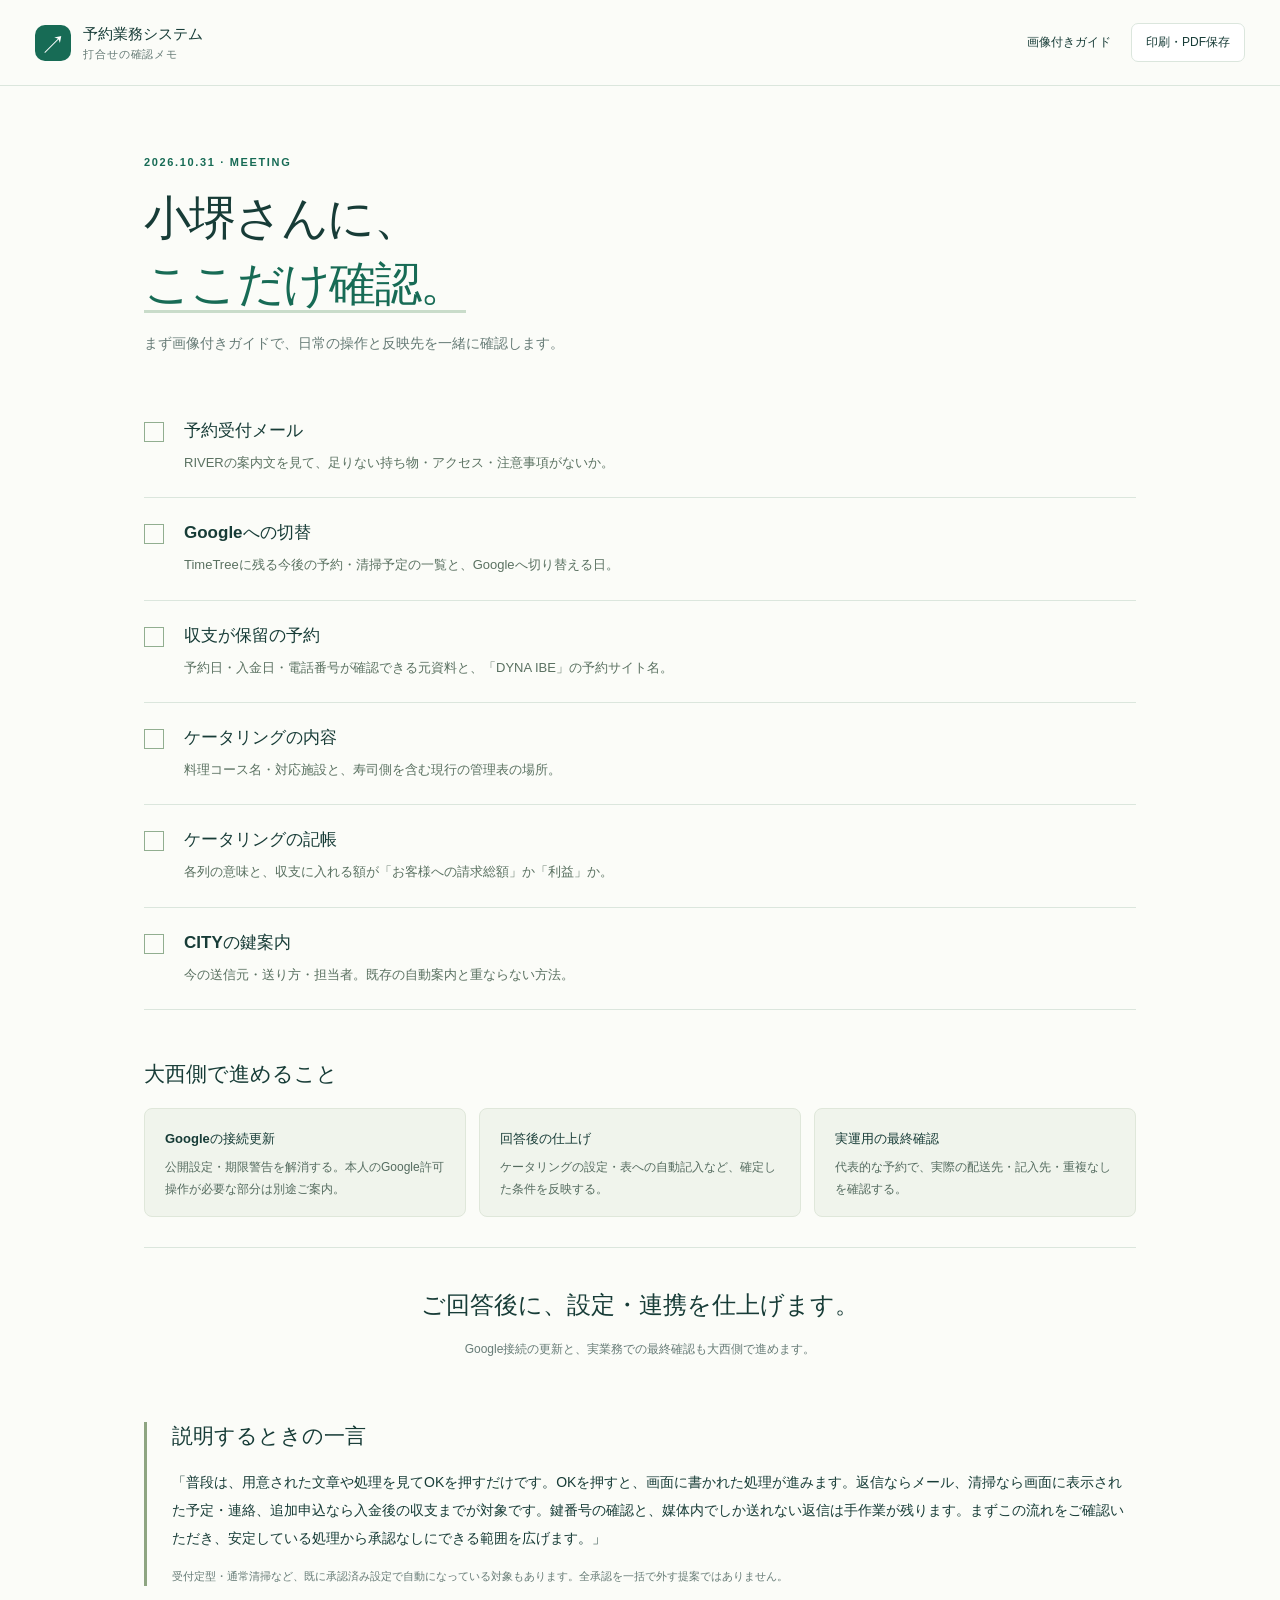
==== meeting.html @ 938eecb6 "Publish illustrated staff usage guide" ====
<!doctype html><html lang="ja"><head><meta name="robots" content="noindex,nofollow,noarchive"><meta charset="utf-8"><meta name="viewport" content="width=device-width,initial-scale=1"><title>明日の確認メモ｜小堺さん打合せ</title><link rel="stylesheet" href="guide.css"><script defer src="guide.js"></script></head><body class="meeting"><header class="top"><a href="index.html" class="brand"><span class="brand-icon">↗</span><span>予約業務システム<small>打合せの確認メモ</small></span></a><div class="top-actions"><a href="index.html">画像付きガイド</a><button id="print">印刷・PDF保存</button></div></header><main class="meeting-main"><div class="eyebrow">2026.10.31 · MEETING</div><h1>小堺さんに、<br><em>ここだけ確認。</em></h1><p class="lead">まず画像付きガイドで、日常の操作と反映先を一緒に確認します。</p><ul class="meeting-list"><li><span class="tick"></span><div><b>予約受付メール</b><p>RIVERの案内文を見て、足りない持ち物・アクセス・注意事項がないか。</p></div></li><li><span class="tick"></span><div><b>Googleへの切替</b><p>TimeTreeに残る今後の予約・清掃予定の一覧と、Googleへ切り替える日。</p></div></li><li><span class="tick"></span><div><b>収支が保留の予約</b><p>予約日・入金日・電話番号が確認できる元資料と、「DYNA IBE」の予約サイト名。</p></div></li><li><span class="tick"></span><div><b>ケータリングの内容</b><p>料理コース名・対応施設と、寿司側を含む現行の管理表の場所。</p></div></li><li><span class="tick"></span><div><b>ケータリングの記帳</b><p>各列の意味と、収支に入れる額が「お客様への請求総額」か「利益」か。</p></div></li><li><span class="tick"></span><div><b>CITYの鍵案内</b><p>今の送信元・送り方・担当者。既存の自動案内と重ならない方法。</p></div></li></ul><div class="owner-box"><h2>大西側で進めること</h2><div class="three"><div><b>Googleの接続更新</b><p>公開設定・期限警告を解消する。本人のGoogle許可操作が必要な部分は別途ご案内。</p></div><div><b>回答後の仕上げ</b><p>ケータリングの設定・表への自動記入など、確定した条件を反映する。</p></div><div><b>実運用の最終確認</b><p>代表的な予約で、実際の配送先・記入先・重複なしを確認する。</p></div></div></div><div class="end-message"><strong>ご回答後に、設定・連携を仕上げます。</strong><p>Google接続の更新と、実業務での最終確認も大西側で進めます。</p></div><div class="read-aloud"><h2>説明するときの一言</h2><p>「普段は、用意された文章や処理を見てOKを押すだけです。OKを押すと、画面に書かれた処理が進みます。返信ならメール、清掃なら画面に表示された予定・連絡、追加申込なら入金後の収支までが対象です。鍵番号の確認と、媒体内でしか送れない返信は手作業が残ります。まずこの流れをご確認いただき、安定している処理から承認なしにできる範囲を広げます。」</p><small>受付定型・通常清掃など、既に承認済み設定で自動になっている対象もあります。全承認を一括で外す提案ではありません。</small></div></main></body></html>
---- guide.css ----
@charset "UTF-8";
:root{--ink:#173c37;--muted:#667b76;--green:#176b55;--mint:#edf5ef;--paper:#fbfcf8;--line:#dbe6dd;--gold:#d7a835;--white:#fff;font-family:"Hiragino Kaku Gothic ProN","Yu Gothic",Meiryo,sans-serif;color:var(--ink);background:var(--paper);font-synthesis:none;scroll-behavior:smooth}
*{box-sizing:border-box}body{margin:0}button,a{-webkit-tap-highlight-color:transparent}button{font:inherit;cursor:pointer}a{color:inherit;text-decoration:none}button:focus-visible,a:focus-visible,summary:focus-visible{outline:3px solid #d0a32c;outline-offset:5px}button{color:inherit}p{line-height:1.8}button[hidden],[hidden]{display:none!important}.top{height:86px;position:sticky;top:0;z-index:20;display:flex;align-items:center;justify-content:space-between;gap:20px;padding:0 35px;border-bottom:1px solid var(--line);background:#fbfcf8f5;backdrop-filter:blur(12px)}.brand{display:flex;align-items:center;gap:12px;font-size:15px;font-weight:700;line-height:1.6}.brand small{display:block;color:var(--muted);font-size:11px;font-weight:500;letter-spacing:.08em}.brand-icon{background:var(--green);color:white;width:36px;height:36px;border-radius:10px;display:grid;place-items:center;font-size:26px}.top-actions{display:flex;align-items:center;gap:20px;font-size:12px}.top-actions button{background:white;border:1px solid var(--line);border-radius:7px;padding:10px 14px}.sidebar{position:fixed;top:86px;bottom:0;left:0;width:224px;border-right:1px solid var(--line);padding:35px 20px 24px;display:flex;flex-direction:column;background:var(--paper);z-index:10}.nav-label{font-size:11px;color:var(--muted);margin:0 12px 18px}.sidebar nav{display:flex;flex-direction:column;gap:5px}.sidebar nav a{font-size:12px;display:flex;gap:13px;padding:13px 12px;border-radius:6px;transition:background .2s}.sidebar nav a span{font-size:10px;letter-spacing:.04em;color:#82948c}.sidebar nav a.active{background:var(--green);color:white}.sidebar nav a.active span{color:#b6dcc9}.sidebar nav a:hover{background:#e7eee7}.sidebar nav a.active:hover{background:#13563f}.sidebar-foot{margin-top:auto;font-size:10px;color:var(--muted);line-height:2;padding:15px 12px 0}.sidebar-foot small{display:block}main{margin-left:224px;max-width:1560px;padding:0 54px 40px}.hero{display:grid;grid-template-columns:1fr 255px;gap:45px;align-items:center;padding:65px 0 35px}.eyebrow{font-size:11px;letter-spacing:.15em;font-weight:700;color:var(--green)}h1{font-size:clamp(33px,3.2vw,53px);line-height:1.45;letter-spacing:-.035em;margin:17px 0 14px}h1 em{font-style:normal;color:var(--green);border-bottom:3px solid #c9dcca}.hero p{font-size:14px;color:var(--muted)}.hero-route{display:grid;gap:15px;text-align:center;position:relative;padding:15px}.hero-route span{border:1px solid var(--line);border-radius:8px;background:#fff;padding:17px 10px;font-size:12px}.hero-route b{color:white;background:var(--green);padding:23px 10px;border-radius:8px;font-size:18px;box-shadow:0 8px 0 #dfe8dc}.sample-notice{border-top:1px solid var(--line);border-bottom:1px solid var(--line);padding:15px 0;font-size:11px;line-height:1.9;color:var(--muted)}.sample-notice b{color:var(--ink)}.chapter{padding:65px 0 55px;border-bottom:1px solid var(--line);scroll-margin-top:108px}.chapter-head{display:flex;justify-content:space-between;gap:30px;align-items:flex-start;margin-bottom:30px}.chapter h2{font-size:clamp(26px,2.2vw,37px);line-height:1.5;letter-spacing:-.03em;margin:12px 0}.chapter-head p{font-size:13px;color:var(--muted);margin:0;max-width:780px}.mode{display:inline-flex;align-items:center;white-space:nowrap;background:#e7efe7;color:#2c654a;font-size:11px;font-weight:700;border:1px solid #d2e1d0;padding:9px 12px;border-radius:30px;margin-top:28px}.start-flow{display:grid;grid-template-columns:340px 55px 1fr;align-items:center;gap:25px}.phone{background:#dfe9e6;border:1px solid #cddbd4;border-radius:22px;overflow:hidden;box-shadow:0 9px 0 #edf1eb}.phonebar{font-weight:700;font-size:14px;padding:20px;background:#eef2e9;border-bottom:1px solid #d2dacf}.chat{padding:25px 19px 28px;display:flex;gap:10px}.chatavatar{background:var(--green);color:white;border-radius:50%;height:32px;width:32px;display:grid;place-items:center;flex:none}.chatname{font-size:10px;color:#4d6059;margin-bottom:9px}.bubble{background:#fff;box-shadow:0 1px 3px #b6c8b9;border-radius:0 13px 13px 13px;padding:17px 16px;line-height:1.9;font-size:12px}.bubble u{color:#2164a5;font-size:11px}.phonefoot{padding:12px 18px;text-align:center;font-size:9px;color:#66766c;background:#e8eee8}.handoff-arrow{font-size:42px;color:#84a58c;text-align:center}.system-window{border:1px solid var(--line);border-radius:12px;padding:0 25px 20px;background:white}.window{display:flex;gap:6px;align-items:center;border-bottom:1px solid var(--line);padding:13px 0;font-size:10px;color:var(--muted);min-height:38px}.window i{width:6px;height:6px;border-radius:50%;background:#dce4dc}.window span{margin-left:8px}.system-window h3{font-size:20px;margin:20px 0 16px}.task{display:grid;gap:7px;border:1.5px solid var(--green);border-radius:8px;padding:17px;margin:10px 0;font-size:14px}.task span{color:var(--green);font-size:10px;font-weight:700}.task small{font-size:11px;color:var(--muted)}.task.ghost{border:1px solid var(--line)}.micro{font-size:11px;color:var(--muted);line-height:1.8}.three{display:grid;grid-template-columns:repeat(3,1fr);gap:13px;margin:28px 0}.three>div{padding:20px 20px 16px;background:#f0f4ec;border:1px solid #dfe7da;border-radius:8px}.three b{font-size:13px}.three p{font-size:12px;margin:9px 0 0;color:#546b5f}.note{background:#f2f4ea;border-left:3px solid #a5b490;padding:14px 17px;font-size:12px;line-height:1.9;color:#4d6251;margin:22px 0 0}.note.compact{padding:12px 14px;font-size:11px}.auto-strip{display:flex;flex-wrap:wrap;gap:10px 22px;font-size:10px;margin-top:20px;color:var(--muted)}.auto-strip b{color:var(--green)}.auto-strip span:before{content:'✓ ';color:var(--green)}.steps{display:flex;flex-wrap:wrap;gap:18px;margin-bottom:26px}.step{display:flex;align-items:flex-start;gap:12px;flex:1;min-width:200px;padding:12px 0}.step>b{display:grid;place-items:center;color:var(--green);border:1px solid #abc8b2;width:30px;height:30px;border-radius:50%;font-size:13px;flex:none}.step strong{font-size:13px;line-height:1.8}.step small{display:block;font-size:11px;color:var(--muted);margin-top:5px}.story-grid{display:grid;grid-template-columns:minmax(0,1.35fr) minmax(280px,.9fr);gap:37px;align-items:start}.story-grid>div{min-width:0}.screen{margin:0;min-width:0}.zoom{display:block;position:relative;background:white;border:1px solid #d5e2d7;border-radius:10px;padding:0;width:100%;text-align:left;box-shadow:0 8px 26px #1f3d2310}.zoom>img{display:block;width:100%;height:auto;border-radius:10px}.enlarge{position:absolute;right:10px;bottom:9px;background:#173c37dc;color:#fff;padding:6px 8px;border-radius:4px;font-size:10px;opacity:.85}.zoom:hover .enlarge{opacity:1}.pin{display:grid;place-items:center;position:absolute;left:-11px;transform:translateY(-50%);background:var(--gold);color:#322b12;width:25px;height:25px;border:2px solid var(--paper);border-radius:50%;font-size:12px;font-weight:800;box-shadow:0 1px 4px #3332}.screen figcaption{font-size:10px;line-height:1.6;color:var(--muted);padding:11px 2px}.result{padding-top:0;min-width:0}.result-title{font-size:12px;font-weight:700;letter-spacing:.03em;margin:0 0 16px}.chain{display:grid;gap:8px;text-align:center;margin:0 0 24px}.chain>b{background:#eef4ed;border:1px solid #d4e2d1;border-radius:7px;font-size:12px;padding:14px 12px;line-height:1.8}.chain>span{color:#83a28c;font-size:20px}.customer-step{padding:12px;background:#f7f0df;border:1px solid #e8d8b2;border-radius:7px;font-size:13px;font-weight:700}.mail{background:white;border:1px solid #d7e2d8;border-radius:9px;overflow:hidden}.mail>.window{padding:13px 16px;background:#f2f5f1}.mailmeta{padding:15px 17px;border-bottom:1px solid #edf0e8;font-size:10px;color:#728074;line-height:2.1}.mailmeta b{font-weight:500;color:#445a49}.mailbody{padding:21px 20px;font-size:12px;line-height:2.05;color:#344e3f}.sample-stamp{font-size:9px;padding:10px 18px;background:#f8f9f3;color:#7f8c7f;text-align:right}.result-end{font-weight:700;font-size:13px;color:var(--green);margin:22px 0 0}.switcher{display:flex;gap:7px;margin:0 0 23px;flex-wrap:wrap}.switcher button{background:white;border:1px solid var(--line);font-size:12px;padding:13px 17px;border-radius:7px}.switcher button[aria-selected=true]{border-color:var(--green);background:var(--green);color:white}.existing-key{padding:26px;border:1px solid #ceddce;background:#fff;border-radius:10px;display:grid;gap:16px;text-align:center}.existing-key small{font-size:11px;color:var(--muted)}.existing-key b{font-size:15px}.existing-key strong{font-size:38px;letter-spacing:.13em;color:var(--green)}.existing-key em{font-size:10px;font-style:normal;color:#7d8c7f}.big-arrow{text-align:center;font-size:15px;font-weight:700;margin:23px 0;color:var(--green)}.benefit{background:#edf3e8;padding:24px;border-radius:8px;font-size:13px}.benefit p{font-size:12px;color:var(--muted);margin:10px 0 0}.next-explain{border:0;border-bottom:1px solid #89aa8d;background:transparent;padding:8px 1px;margin-top:25px;font-size:12px;color:var(--green)}.three-checks{display:flex;gap:8px;flex-wrap:wrap}.three-checks b{background:var(--green);color:white;font-size:12px;padding:11px 17px;border-radius:5px}.action-crop{padding:20px 0}.action-crop .zoom{border:0;box-shadow:none;max-width:310px}.action-crop .enlarge{display:none}.action-crop figcaption{font-size:9px}.timecard{padding:20px;background:white;border:1px solid var(--line);border-radius:8px;display:grid;gap:12px;text-align:center}.timecard strong{font-size:25px}.timecard small,.timecard span{font-size:11px;color:var(--muted)}.complete-mark{font-size:50px;color:var(--green);width:90px;height:90px;border:2px solid #c9dccb;border-radius:50%;display:grid;place-items:center;margin:20px 0}.full-screen{border-bottom:1px solid var(--line);padding:15px 0;font-size:12px;margin-top:16px}.full-screen summary{cursor:pointer;color:var(--green);padding:5px 0 12px}.full-screen[open] .screen{margin-top:15px}.outcomes{display:grid;grid-template-columns:1fr 1fr;gap:25px;margin-top:35px}.fake-link{color:#205ca0;text-decoration:underline}.field-map{display:grid;grid-template-columns:repeat(3,1fr);gap:15px;margin:28px 0}.field-map div{display:grid;gap:10px;text-align:center;padding:20px 10px;font-size:12px;border:1px solid var(--line);background:white;border-radius:7px}.field-map span{color:#90aa91;font-size:23px}.sheet{margin:30px 0;background:white;border:1px solid #ccd9d0;border-radius:9px;overflow:hidden}.sheetbar{display:flex;align-items:center;gap:12px;font-size:13px;background:#f0f6ef;padding:18px}.sheetbar>span:last-child{font-size:10px;color:var(--muted);margin-left:auto}.sheeticon{color:var(--green);font-size:23px}.sheet-scroll{overflow:auto;padding:12px 15px 22px}.sheet table{width:100%;border-collapse:collapse;font-size:11px;min-width:850px}.sheet th,.sheet td{border:1px solid #dbe2dc;min-width:63px;height:42px;padding:7px 10px;text-align:center;white-space:nowrap}.sheet th{background:#f3f5ef;color:#617466;font-weight:500}.sheet thead tr:first-child th{height:26px;font-size:9px}.sheet th:first-child{min-width:30px;font-size:10px}.sheet td.tint{background:#f1f6eb}.sheet td.selected{background:#e4f3e1;font-weight:800;font-size:16px;outline:2px solid var(--green);position:relative}.selected span{position:absolute;right:-2px;bottom:-15px;font-size:8px;padding:3px;color:white;background:var(--green);z-index:1}.sheet-tabs{display:flex;gap:22px;padding:10px 22px;background:#f6f8f2;border-top:1px solid var(--line);font-size:11px;align-items:center}.sheet-tabs b{color:var(--green);border-bottom:2px solid var(--green);padding-bottom:5px}.sheet-tabs em{margin-left:auto;font-size:9px;color:var(--muted);font-style:normal}.ledger-change{display:flex;gap:28px;align-items:center;justify-content:center;margin:30px 0;padding:25px;border:1px solid var(--line);border-radius:9px;background:white}.ledger-change div{display:grid;gap:9px}.ledger-change small{font-size:10px;color:var(--muted)}.ledger-change strong{font-size:24px;white-space:nowrap}.ledger-change>span{font-size:13px;color:#71896f;white-space:nowrap}.ledger-change .paid strong{color:var(--green)}.ledger-change.small{gap:20px;padding:20px 15px}.ledger-change.small strong{font-size:17px}.two-notes{display:grid;grid-template-columns:1fr 1fr;gap:30px;margin-top:27px}.two-notes b{font-size:13px}.two-notes p{font-size:12px;color:var(--muted);margin:10px 0}.calendar{border:1px solid #d1dfd1;background:white;border-radius:9px;overflow:hidden}.calendarbar{font-size:12px;padding:17px 15px;background:#f1f6ee;display:flex;gap:10px;justify-content:space-between}.calendarbar span{font-size:9px;font-weight:400;color:var(--muted)}.weekhead,.week{display:grid;grid-template-columns:repeat(7,1fr)}.weekhead span{text-align:center;padding:10px 0;font-size:10px;border-bottom:1px solid #e3eade;color:#708471}.week>div{min-height:110px;border-right:1px solid #e7ece4;font-size:11px;padding:9px 4px;min-width:0;overflow-wrap:anywhere}.week em{display:block;font-style:normal;font-size:8px;padding:7px 3px;margin:14px -3px 0;line-height:1.8;border-radius:3px}.clean-event{background:#e0eedc;color:#345a2e;border-left:3px solid #749a63}.stay-event{background:#e6eef7;color:#4c6782;border-left:3px solid #7f9db7}.clean-day{background:#f3f8ee}.arrival-day{background:#f5f8fa}.calendar-key{display:flex;gap:14px;flex-wrap:wrap;padding:15px;font-size:9px;color:#627963;border-top:1px solid #e3eadf}.space-top{margin-top:25px}.line-output{background:#e0ece3;border:1px solid #cdded0;border-radius:10px;padding:20px}.line-output small{font-size:9px;color:#68806c}.line-output p{font-size:12px;line-height:1.9;background:white;padding:20px;border-radius:0 10px 10px 10px;margin:12px 0 0}.change-rows{display:grid;gap:13px;font-size:12px;margin:20px 0}.change-rows>div{display:grid;grid-template-columns:110px 28px 1fr;gap:12px;border-bottom:1px solid var(--line);padding:16px 8px}.change-rows>div>b{color:var(--green)}.change-rows strong{font-weight:500}.minor{margin:20px 0 0;font-size:12px}.minor summary{cursor:pointer;color:var(--green)}.minor p{color:var(--muted)}.numbered-actions{margin-bottom:25px}.numbered-actions .step{border-bottom:1px solid var(--line);padding:14px 0}.ota-window{border:1px solid var(--line);background:#fff;border-radius:9px;padding:0 18px 20px;display:flow-root}.ota-guest,.ota-host{font-size:11px;line-height:1.8;max-width:88%;padding:15px;border-radius:8px;clear:both}.ota-guest{background:#eef0ea;float:left}.ota-host{background:#e6f2e6;float:right}.send-indicator{float:right;clear:both;background:var(--green);color:#fff;border-radius:5px;padding:10px 15px;font-size:10px}.moneycard{border:1px solid var(--line);background:#fff;padding:23px;border-radius:8px;display:grid;gap:15px;text-align:center;margin-bottom:24px}.moneycard small{font-size:11px;color:var(--muted)}.moneycard b{font-size:13px}.moneycard>span{color:#94aa91;font-size:20px}.moneycard strong{font-size:27px}.help-grid{display:grid;grid-template-columns:1fr 1fr;gap:20px}.help-grid article{background:white;border:1px solid var(--line);border-radius:10px;padding:25px}.help-grid article>span{display:grid;place-items:center;width:35px;height:35px;border-radius:50%;background:#e6f0df;color:var(--green);font-size:21px}.help-grid h3{font-size:17px}.help-grid p{font-size:13px;color:var(--muted)}.admin-only{border:1px solid var(--line);border-radius:9px;padding:25px;margin:35px 0;background:#f2f5ed}.admin-only .mode{margin:0}.admin-only h3{font-size:20px;margin:19px 0}.mini-chain{display:flex;gap:12px;align-items:center;flex-wrap:wrap;font-size:12px}.mini-chain b{background:white;border:1px solid var(--line);padding:12px}.admin-only p{font-size:12px;color:var(--muted);margin:20px 0 0}.end-message{border-top:1px solid var(--line);padding:35px 0 10px;text-align:center;margin-top:30px}.end-message strong{font-size:24px;line-height:1.8}.end-message p{font-size:12px;color:var(--muted)}footer{padding:30px 0;font-size:11px;color:var(--muted)}footer details p{max-width:850px;font-size:11px}footer>p{font-size:10px;margin-top:30px}summary{line-height:1.8}.backtop{position:fixed;right:23px;bottom:22px;border:1px solid var(--line);background:#fffffff0;border-radius:50%;height:38px;width:38px;font-size:20px;color:var(--green);box-shadow:0 4px 16px #223e1c14;z-index:25}dialog{border:0;border-radius:12px;background:#f4f7f0;max-width:min(1100px,95vw);max-height:94vh;padding:35px 20px 10px;box-shadow:0 20px 100px #0005}dialog::backdrop{background:#152b26c9}dialog>img{display:block;max-width:100%;width:auto;height:auto;margin:auto}dialog>p{font-size:11px;text-align:center;color:var(--muted)}.close-dialog{position:sticky;top:0;float:right;width:32px;height:32px;border:0;border-radius:50%;background:var(--green);color:#fff;font-size:24px;line-height:1;margin-top:-28px;z-index:2}.meeting-main{margin:0 auto;max-width:1100px;padding-top:70px}.meeting h1{font-size:47px;line-height:1.4}.meeting .lead{font-size:14px;color:var(--muted)}.meeting-list{list-style:none;padding:0;margin:40px 0}.meeting-list li{display:flex;gap:20px;padding:23px 0;border-bottom:1px solid var(--line)}.tick{width:20px;height:20px;border:1.5px solid #91ae90;margin-top:3px;flex:none}.meeting-list b{font-size:17px}.meeting-list p{font-size:13px;color:#5a7161;margin:9px 0 0}.owner-box{margin-top:50px}.owner-box h2,.read-aloud h2{font-size:21px}.owner-box .three{margin-top:20px}.owner-box .three p{font-size:12px}.read-aloud{margin:40px 0 50px;border-left:3px solid #8ea582;padding-left:25px}.read-aloud p{font-size:14px;line-height:2}.read-aloud small{display:block;font-size:11px;color:var(--muted);line-height:1.9}
@media(min-width:1600px){.hero{padding-top:80px}.chapter{padding-top:80px}.story-grid{grid-template-columns:minmax(0,1.25fr) minmax(340px,.9fr)}}
@media(max-width:1150px){.sidebar{width:190px;padding:28px 12px}.sidebar nav a{padding:12px 8px;font-size:11px}.sidebar nav a span{font-size:9px}.top{padding:0 25px}main{margin-left:190px;padding-left:35px;padding-right:35px}.hero{grid-template-columns:1fr 205px;gap:25px}.hero-route{padding:8px}.start-flow{grid-template-columns:285px 25px 1fr;gap:15px}.story-grid{grid-template-columns:minmax(0,1.2fr) minmax(245px,.9fr);gap:25px}.three>div{padding:18px 15px}.ledger-change{gap:20px}.ledger-change strong{font-size:21px}.calendarbar{flex-direction:column}.chapter-head{gap:20px}.mode{font-size:10px;padding:8px 10px}.meeting-main{margin-left:auto}}
@media(max-width:900px){.sidebar{position:sticky;top:75px;width:100%;bottom:auto;border-right:0;border-bottom:1px solid var(--line);padding:0;background:#fbfcf8f5;backdrop-filter:blur(10px)}.sidebar nav{flex-direction:row;overflow:auto;gap:1px;padding:8px 15px}.sidebar nav a{white-space:nowrap;font-size:11px;padding:10px 12px}.sidebar nav a span,.nav-label,.sidebar-foot{display:none}.top{height:75px;padding:0 20px}.top-actions{gap:12px;font-size:10px}.top-actions button{font-size:10px;padding:9px 10px}.brand{font-size:13px}.brand small{font-size:9px}main{margin-left:0;padding:0 32px 30px}.hero{padding-top:42px;grid-template-columns:1fr 205px;gap:24px}h1{font-size:37px}.hero p{font-size:13px}.chapter{scroll-margin-top:150px;padding-top:48px}.chapter h2{font-size:28px}.chapter-head{display:block}.mode{margin-top:13px}.story-grid{grid-template-columns:1.25fr .95fr}.start-flow{grid-template-columns:290px 30px 1fr}.three{gap:10px}.three b{font-size:12px}.three p{font-size:11px}.meeting-main{padding-top:50px;max-width:850px}.meeting .top{position:sticky}.meeting h1{font-size:39px}}
@media(max-width:650px){.top{padding:0 16px;height:72px}.brand-icon{width:30px;height:30px;font-size:22px;border-radius:8px}.brand{font-size:12px;gap:8px}.brand small{font-size:8px}.top-actions{gap:10px}.top-actions a{max-width:100px;line-height:1.6;font-size:9px}.top-actions button{font-size:9px;padding:8px}.sidebar{top:72px}main{padding:0 21px 30px}.hero{display:block;padding:38px 0 25px}h1{font-size:35px}.hero p{font-size:12px}.hero-route{display:flex;gap:7px;align-items:stretch;padding:17px 0 0}.hero-route span,.hero-route b{display:grid;place-items:center;flex:1;padding:14px 6px;font-size:10px;border-radius:6px;line-height:1.6}.hero-route b{font-size:12px;box-shadow:0 4px 0 #dfe8dc}.eyebrow{font-size:10px}.sample-notice{font-size:10px;padding:14px 0}.chapter{padding:40px 0}.chapter-head{margin-bottom:22px}.chapter h2{font-size:27px;line-height:1.5;margin:9px 0}.chapter-head p{font-size:12px;line-height:1.9}.start-flow,.story-grid{display:grid;grid-template-columns:1fr;gap:23px}.start-flow{gap:17px}.phone{max-width:340px;margin:auto}.handoff-arrow{font-size:32px;transform:rotate(90deg)}.system-window{padding:0 18px 18px}.start-right .micro{font-size:9px}.three{grid-template-columns:1fr;gap:8px;margin:24px 0}.three>div{display:flex;justify-content:space-between;align-items:center;gap:15px;padding:17px 16px}.three b{font-size:12px}.three p{margin:0;font-size:11px;text-align:right}.note{font-size:11px;padding:13px 14px;margin-top:20px}.auto-strip{font-size:10px;display:grid;gap:8px}.steps{display:grid;gap:0;margin-bottom:18px}.step{min-width:0;padding:10px 0}.step strong{font-size:12px}.step small{font-size:10px}.step>b{height:25px;width:25px;font-size:11px}.screen figcaption{font-size:9px;padding:10px 0}.enlarge{font-size:8px;right:8px;padding:5px 6px}.pin{width:23px;height:23px;font-size:11px;left:-10px}.result{padding-top:5px}.result-title{font-size:12px;margin-bottom:15px}.chain{gap:6px;margin-bottom:20px}.chain>b{font-size:12px;padding:13px}.chain>span{font-size:17px}.mailbody{font-size:12px;padding:20px}.mailmeta{font-size:10px}.result-end{font-size:12px}.switcher{gap:5px}.switcher button{font-size:10px;padding:11px 9px}.existing-key{padding:20px}.existing-key strong{font-size:34px}.benefit{padding:20px;font-size:12px}.action-crop .zoom{max-width:230px}.timecard strong{font-size:24px}.complete-mark{height:65px;width:65px;font-size:38px}.result h3{font-size:20px;line-height:1.7}.outcomes{grid-template-columns:1fr;gap:18px;margin-top:25px}.field-map{grid-template-columns:1fr;gap:10px;margin:24px 0}.field-map div{display:flex;align-items:center;justify-content:space-between;padding:16px;font-size:10px}.field-map span{font-size:20px}.field-map b{font-size:11px}.sheetbar{padding:15px 12px;font-size:11px;gap:9px;flex-wrap:wrap}.sheetbar>span:last-child{font-size:8px}.sheeticon{font-size:20px}.sheet-scroll{padding:10px 10px 20px}.sheet{margin:24px 0}.sheet table{font-size:10px}.sheet th,.sheet td{height:36px;padding:7px}.sheet td.selected{font-size:14px}.sheet-tabs{padding:10px 14px;font-size:10px;gap:15px}.sheet-tabs em{font-size:8px;max-width:200px}.ledger-change{padding:20px 12px;gap:10px;flex-wrap:wrap}.ledger-change strong{font-size:17px}.ledger-change>span{font-size:10px}.ledger-change small{font-size:9px}.two-notes{grid-template-columns:1fr;gap:14px}.two-notes b{font-size:12px}.two-notes p{font-size:11px;margin:7px 0}.calendarbar{flex-direction:row;font-size:12px}.week>div{min-height:100px;padding:8px 4px;font-size:10px}.week em{font-size:8px}.calendar-key{gap:14px;font-size:9px;padding:13px}.line-output{padding:17px}.line-output p{font-size:12px;padding:17px}.change-rows{font-size:11px}.change-rows>div{grid-template-columns:74px 15px 1fr;gap:7px;padding:14px 0}.minor{font-size:11px}.moneycard strong{font-size:25px}.help-grid{grid-template-columns:1fr;gap:12px}.help-grid article{padding:22px}.help-grid h3{font-size:17px;margin:15px 0 10px}.help-grid p{font-size:12px;margin:10px 0}.admin-only{padding:21px}.admin-only h3{font-size:19px;line-height:1.7}.mini-chain{display:grid;gap:8px;text-align:center}.mini-chain b{font-size:11px;padding:12px}.mini-chain>span{transform:rotate(90deg)}.admin-only p{font-size:11px;line-height:1.9}.end-message strong{font-size:20px}.backtop{height:34px;width:34px;right:14px;bottom:14px;font-size:18px}dialog{padding:35px 10px 10px;border-radius:8px}dialog>p{font-size:9px}.meeting-main{padding-top:38px}.meeting h1{font-size:35px}.meeting .lead{font-size:12px}.meeting-list{margin:28px 0}.meeting-list li{gap:14px;padding:22px 0}.meeting-list b{font-size:15px}.meeting-list p{font-size:12px;line-height:1.9}.tick{width:18px;height:18px}.owner-box{margin-top:35px}.owner-box .three>div{display:block}.owner-box .three p{text-align:left;margin-top:10px;font-size:11px}.owner-box h2,.read-aloud h2{font-size:19px}.read-aloud{padding-left:17px;margin-top:30px}.read-aloud p{font-size:12px}.read-aloud small{font-size:10px}}
@media print{@page{size:A4;margin:13mm}*{scroll-behavior:auto!important;box-shadow:none!important}.top,.sidebar,.top-actions,.backtop,.switcher,.next-explain,.enlarge,.pin,dialog{display:none!important}main,.meeting-main{margin:0!important;padding:0!important;max-width:none!important}.hero{padding:0 0 20px;grid-template-columns:1fr 200px}h1,.meeting h1{font-size:30px}.hero-route{padding:0}.sample-notice{font-size:9px}.chapter{padding:24px 0;break-before:page;border:0;scroll-margin:0}.chapter-head{margin-bottom:20px}.chapter h2{font-size:25px}.chapter-head p{font-size:10px}.mode{font-size:9px;margin-top:12px}.story-grid{display:grid;grid-template-columns:1.15fr 1fr;gap:20px}.story-grid .screen img{max-height:210mm;object-fit:contain}.zoom{border:1px solid #d5e2d7}.switch-panel[hidden]{display:block!important}.switch-panel{margin-top:15px;break-inside:avoid}.switch-panel+.switch-panel{break-before:page}.hero+.sample-notice+.chapter{break-before:auto}.three{gap:10px;margin:18px 0}.three>div{padding:13px}.three b{font-size:11px}.three p{font-size:10px}.note{font-size:9px;padding:10px;margin-top:13px}.mailbody{font-size:10px;padding:14px}.chain>b{font-size:10px;padding:10px}.screen figcaption{font-size:8px}.start-flow{grid-template-columns:240px 25px 1fr;gap:18px}.phone{box-shadow:none}.phonebar{font-size:12px;padding:13px}.bubble{font-size:10px;padding:13px}.chat{padding:18px 12px}.system-window h3{font-size:17px}.task{padding:13px;font-size:12px}.sheet table{min-width:0;font-size:8px}.sheet th,.sheet td{padding:4px;min-width:25px;white-space:normal}.sheet td.selected{font-size:11px}.sheet-scroll{overflow:visible;padding:9px}.sheet-tabs{font-size:8px}.ledger-change strong{font-size:18px}.three-checks b{font-size:10px}.full-screen{display:none}.help-grid{grid-template-columns:1fr 1fr}.help-grid article{padding:16px}.help-grid h3{font-size:14px}.help-grid p{font-size:10px}.admin-only{padding:18px}.admin-only h3{font-size:16px}.end-message strong{font-size:18px}footer{font-size:9px}footer details{display:none}.meeting-list{margin:22px 0}.meeting-list li{padding:15px 0;break-inside:avoid}.meeting-list b{font-size:14px}.meeting-list p{font-size:11px;margin:5px 0 0}.meeting .lead{font-size:11px}.owner-box{margin-top:25px}.owner-box h2{font-size:18px}.read-aloud{break-before:page}.meeting .end-message{padding-top:20px}.meeting .end-message strong{font-size:16px}}

@media(max-width:650px){dialog>img{width:740px;max-width:none;} dialog{overflow:auto;} #key h2{max-width:345px;text-wrap:balance;}}

/* 10/30 client walkthrough: complete mail types and adjacent cleaning cases. */
.reply-shape{display:flex;align-items:center;justify-content:center;flex-wrap:wrap;gap:10px;margin:22px 0 30px}.reply-shape b{padding:12px 16px;background:#edf3e8;border:1px solid #d1dfce;border-radius:7px;font-size:12px;line-height:1.7;text-align:center}.reply-shape>span{color:#87a18d;font-size:19px}.automation-after{margin-top:35px;padding:26px;border:1px solid var(--line);border-radius:10px;background:#f7f9f2}.automation-after h3{margin:0 0 16px;font-size:20px;line-height:1.6}.automation-after .three{margin:15px 0}.clean-case{margin:30px 0;padding:25px;border:1px solid var(--line);border-radius:10px;background:#fff}.case-heading{display:flex;gap:15px;align-items:baseline;flex-wrap:wrap;margin-bottom:18px}.case-heading>b{font-size:11px;background:#e7efe4;padding:8px 11px;border-radius:5px;color:var(--green)}.case-heading h3{font-size:20px;line-height:1.7;margin:0}.before-after{display:grid;grid-template-columns:1fr 45px 1.3fr;gap:20px;align-items:center}.before-after small{display:block;font-size:11px;color:var(--muted);margin-bottom:12px}.event-pill{padding:14px 17px;margin:10px 0;font-size:13px;border-radius:6px;line-height:1.7}.event-pill.normal{background:#e8f0e7;border-left:4px solid #42845d}.event-pill.simple{background:#e8eff5;border-left:4px solid #6986a5}.event-pill.removed{background:#fcf0e9;border:1px dashed #ca987e;color:#8a4e36}.ai-routes{display:grid;gap:18px}.ai-routes article{background:#fff;border:1px solid var(--line);padding:20px;border-radius:8px}.ai-routes article>b{font-size:13px}.ai-routes .mini-chain{margin-bottom:0;flex-wrap:wrap}.calendar .week em+em{margin-top:7px}.calendar .week>div{min-height:155px}.mailbody{overflow-wrap:anywhere}@media(max-width:700px){.automation-after,.clean-case{padding:18px 14px}.before-after{grid-template-columns:1fr;gap:8px}.before-after>.handoff-arrow{transform:rotate(90deg);font-size:28px}.reply-shape{gap:7px;justify-content:flex-start}.reply-shape b{font-size:11px;padding:10px 11px}.calendar .week>div{min-height:145px}.case-heading h3{font-size:17px}.automation-after h3{font-size:18px}}
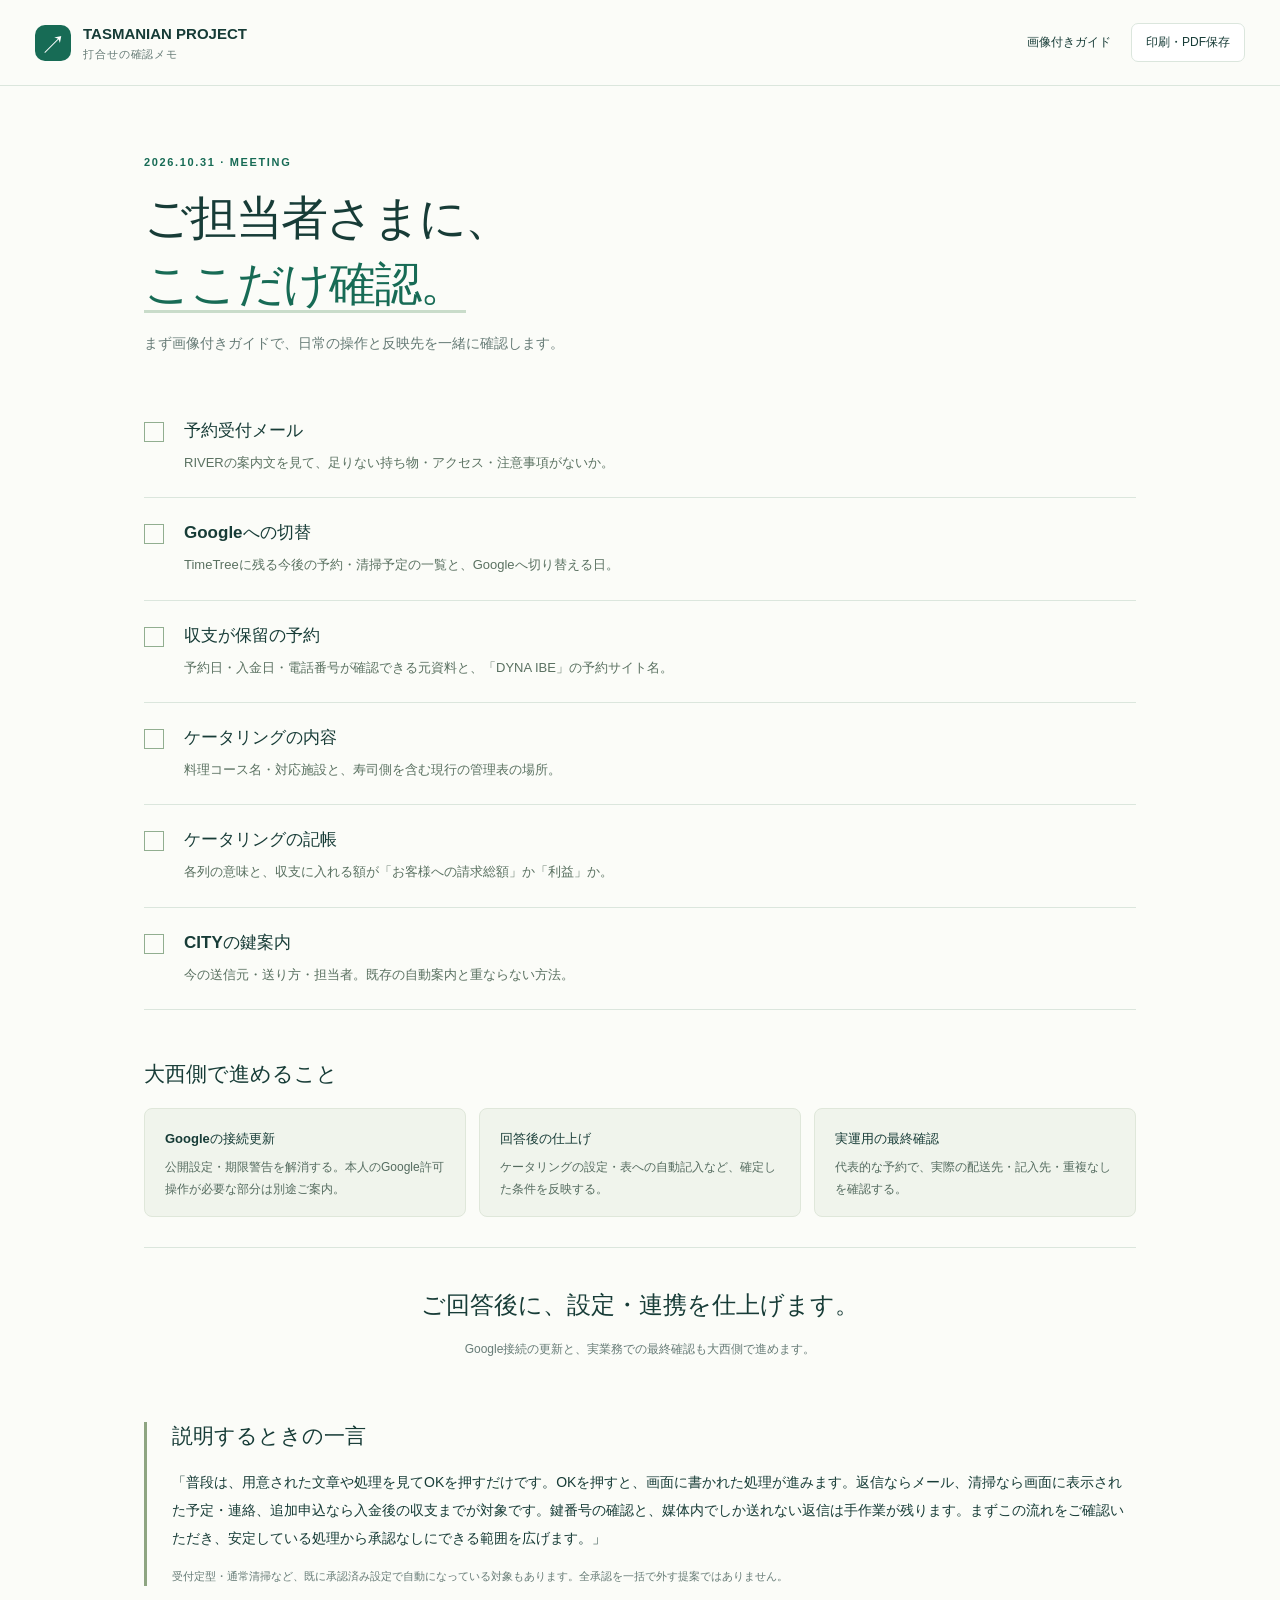
==== commit 88a55f69: "Use TASMANIAN PROJECT company name in client guide" ====
--- a/meeting.html
+++ b/meeting.html
@@ -1 +1 @@
-<!doctype html><html lang="ja"><head><meta name="robots" content="noindex,nofollow,noarchive"><meta charset="utf-8"><meta name="viewport" content="width=device-width,initial-scale=1"><title>明日の確認メモ｜小堺さん打合せ</title><link rel="stylesheet" href="guide.css"><script defer src="guide.js"></script></head><body class="meeting"><header class="top"><a href="index.html" class="brand"><span class="brand-icon">↗</span><span>予約業務システム<small>打合せの確認メモ</small></span></a><div class="top-actions"><a href="index.html">画像付きガイド</a><button id="print">印刷・PDF保存</button></div></header><main class="meeting-main"><div class="eyebrow">2026.10.31 · MEETING</div><h1>小堺さんに、<br><em>ここだけ確認。</em></h1><p class="lead">まず画像付きガイドで、日常の操作と反映先を一緒に確認します。</p><ul class="meeting-list"><li><span class="tick"></span><div><b>予約受付メール</b><p>RIVERの案内文を見て、足りない持ち物・アクセス・注意事項がないか。</p></div></li><li><span class="tick"></span><div><b>Googleへの切替</b><p>TimeTreeに残る今後の予約・清掃予定の一覧と、Googleへ切り替える日。</p></div></li><li><span class="tick"></span><div><b>収支が保留の予約</b><p>予約日・入金日・電話番号が確認できる元資料と、「DYNA IBE」の予約サイト名。</p></div></li><li><span class="tick"></span><div><b>ケータリングの内容</b><p>料理コース名・対応施設と、寿司側を含む現行の管理表の場所。</p></div></li><li><span class="tick"></span><div><b>ケータリングの記帳</b><p>各列の意味と、収支に入れる額が「お客様への請求総額」か「利益」か。</p></div></li><li><span class="tick"></span><div><b>CITYの鍵案内</b><p>今の送信元・送り方・担当者。既存の自動案内と重ならない方法。</p></div></li></ul><div class="owner-box"><h2>大西側で進めること</h2><div class="three"><div><b>Googleの接続更新</b><p>公開設定・期限警告を解消する。本人のGoogle許可操作が必要な部分は別途ご案内。</p></div><div><b>回答後の仕上げ</b><p>ケータリングの設定・表への自動記入など、確定した条件を反映する。</p></div><div><b>実運用の最終確認</b><p>代表的な予約で、実際の配送先・記入先・重複なしを確認する。</p></div></div></div><div class="end-message"><strong>ご回答後に、設定・連携を仕上げます。</strong><p>Google接続の更新と、実業務での最終確認も大西側で進めます。</p></div><div class="read-aloud"><h2>説明するときの一言</h2><p>「普段は、用意された文章や処理を見てOKを押すだけです。OKを押すと、画面に書かれた処理が進みます。返信ならメール、清掃なら画面に表示された予定・連絡、追加申込なら入金後の収支までが対象です。鍵番号の確認と、媒体内でしか送れない返信は手作業が残ります。まずこの流れをご確認いただき、安定している処理から承認なしにできる範囲を広げます。」</p><small>受付定型・通常清掃など、既に承認済み設定で自動になっている対象もあります。全承認を一括で外す提案ではありません。</small></div></main></body></html>+<!doctype html><html lang="ja"><head><meta name="robots" content="noindex,nofollow,noarchive"><meta charset="utf-8"><meta name="viewport" content="width=device-width,initial-scale=1"><title>打合せの確認メモ｜株式会社タスマニアンプロジェクト</title><link rel="stylesheet" href="guide.css"><script defer src="guide.js"></script></head><body class="meeting"><header class="top"><a href="index.html" class="brand"><span class="brand-icon">↗</span><span>TASMANIAN PROJECT<small>打合せの確認メモ</small></span></a><div class="top-actions"><a href="index.html">画像付きガイド</a><button id="print">印刷・PDF保存</button></div></header><main class="meeting-main"><div class="eyebrow">2026.10.31 · MEETING</div><h1>ご担当者さまに、<br><em>ここだけ確認。</em></h1><p class="lead">まず画像付きガイドで、日常の操作と反映先を一緒に確認します。</p><ul class="meeting-list"><li><span class="tick"></span><div><b>予約受付メール</b><p>RIVERの案内文を見て、足りない持ち物・アクセス・注意事項がないか。</p></div></li><li><span class="tick"></span><div><b>Googleへの切替</b><p>TimeTreeに残る今後の予約・清掃予定の一覧と、Googleへ切り替える日。</p></div></li><li><span class="tick"></span><div><b>収支が保留の予約</b><p>予約日・入金日・電話番号が確認できる元資料と、「DYNA IBE」の予約サイト名。</p></div></li><li><span class="tick"></span><div><b>ケータリングの内容</b><p>料理コース名・対応施設と、寿司側を含む現行の管理表の場所。</p></div></li><li><span class="tick"></span><div><b>ケータリングの記帳</b><p>各列の意味と、収支に入れる額が「お客様への請求総額」か「利益」か。</p></div></li><li><span class="tick"></span><div><b>CITYの鍵案内</b><p>今の送信元・送り方・担当者。既存の自動案内と重ならない方法。</p></div></li></ul><div class="owner-box"><h2>大西側で進めること</h2><div class="three"><div><b>Googleの接続更新</b><p>公開設定・期限警告を解消する。本人のGoogle許可操作が必要な部分は別途ご案内。</p></div><div><b>回答後の仕上げ</b><p>ケータリングの設定・表への自動記入など、確定した条件を反映する。</p></div><div><b>実運用の最終確認</b><p>代表的な予約で、実際の配送先・記入先・重複なしを確認する。</p></div></div></div><div class="end-message"><strong>ご回答後に、設定・連携を仕上げます。</strong><p>Google接続の更新と、実業務での最終確認も大西側で進めます。</p></div><div class="read-aloud"><h2>説明するときの一言</h2><p>「普段は、用意された文章や処理を見てOKを押すだけです。OKを押すと、画面に書かれた処理が進みます。返信ならメール、清掃なら画面に表示された予定・連絡、追加申込なら入金後の収支までが対象です。鍵番号の確認と、媒体内でしか送れない返信は手作業が残ります。まずこの流れをご確認いただき、安定している処理から承認なしにできる範囲を広げます。」</p><small>受付定型・通常清掃など、既に承認済み設定で自動になっている対象もあります。全承認を一括で外す提案ではありません。</small></div></main></body></html>
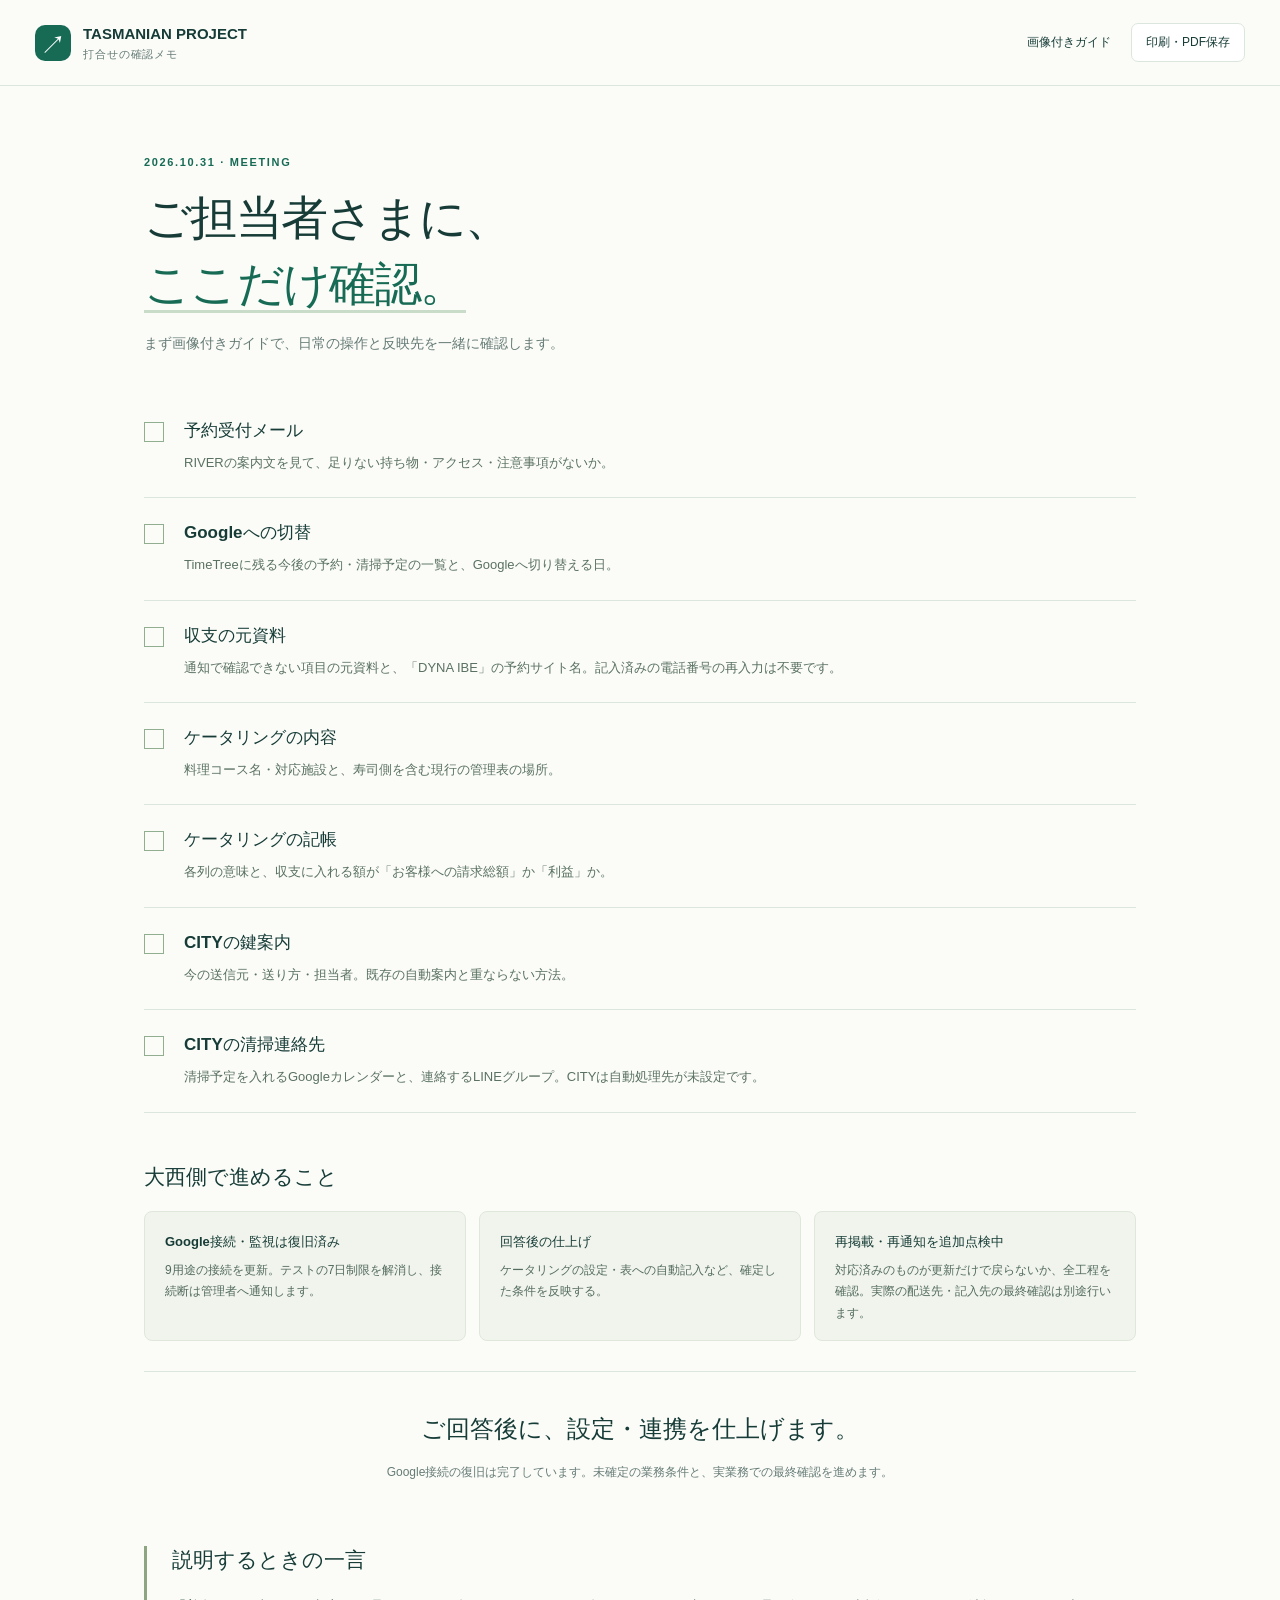
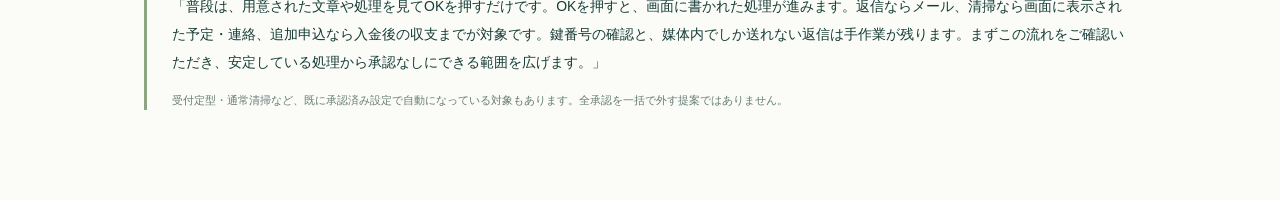
==== commit 8b6097d9: "Refresh meeting facts after Google recovery and phone reconciliation" ====
--- a/meeting.html
+++ b/meeting.html
@@ -1 +1 @@
-<!doctype html><html lang="ja"><head><meta name="robots" content="noindex,nofollow,noarchive"><meta charset="utf-8"><meta name="viewport" content="width=device-width,initial-scale=1"><title>打合せの確認メモ｜株式会社タスマニアンプロジェクト</title><link rel="stylesheet" href="guide.css"><script defer src="guide.js"></script></head><body class="meeting"><header class="top"><a href="index.html" class="brand"><span class="brand-icon">↗</span><span>TASMANIAN PROJECT<small>打合せの確認メモ</small></span></a><div class="top-actions"><a href="index.html">画像付きガイド</a><button id="print">印刷・PDF保存</button></div></header><main class="meeting-main"><div class="eyebrow">2026.10.31 · MEETING</div><h1>ご担当者さまに、<br><em>ここだけ確認。</em></h1><p class="lead">まず画像付きガイドで、日常の操作と反映先を一緒に確認します。</p><ul class="meeting-list"><li><span class="tick"></span><div><b>予約受付メール</b><p>RIVERの案内文を見て、足りない持ち物・アクセス・注意事項がないか。</p></div></li><li><span class="tick"></span><div><b>Googleへの切替</b><p>TimeTreeに残る今後の予約・清掃予定の一覧と、Googleへ切り替える日。</p></div></li><li><span class="tick"></span><div><b>収支が保留の予約</b><p>予約日・入金日・電話番号が確認できる元資料と、「DYNA IBE」の予約サイト名。</p></div></li><li><span class="tick"></span><div><b>ケータリングの内容</b><p>料理コース名・対応施設と、寿司側を含む現行の管理表の場所。</p></div></li><li><span class="tick"></span><div><b>ケータリングの記帳</b><p>各列の意味と、収支に入れる額が「お客様への請求総額」か「利益」か。</p></div></li><li><span class="tick"></span><div><b>CITYの鍵案内</b><p>今の送信元・送り方・担当者。既存の自動案内と重ならない方法。</p></div></li></ul><div class="owner-box"><h2>大西側で進めること</h2><div class="three"><div><b>Googleの接続更新</b><p>公開設定・期限警告を解消する。本人のGoogle許可操作が必要な部分は別途ご案内。</p></div><div><b>回答後の仕上げ</b><p>ケータリングの設定・表への自動記入など、確定した条件を反映する。</p></div><div><b>実運用の最終確認</b><p>代表的な予約で、実際の配送先・記入先・重複なしを確認する。</p></div></div></div><div class="end-message"><strong>ご回答後に、設定・連携を仕上げます。</strong><p>Google接続の更新と、実業務での最終確認も大西側で進めます。</p></div><div class="read-aloud"><h2>説明するときの一言</h2><p>「普段は、用意された文章や処理を見てOKを押すだけです。OKを押すと、画面に書かれた処理が進みます。返信ならメール、清掃なら画面に表示された予定・連絡、追加申込なら入金後の収支までが対象です。鍵番号の確認と、媒体内でしか送れない返信は手作業が残ります。まずこの流れをご確認いただき、安定している処理から承認なしにできる範囲を広げます。」</p><small>受付定型・通常清掃など、既に承認済み設定で自動になっている対象もあります。全承認を一括で外す提案ではありません。</small></div></main></body></html>+<!doctype html><html lang="ja"><head><meta charset="utf-8"><meta name="viewport" content="width=device-width,initial-scale=1"><title>打合せの確認メモ｜株式会社タスマニアンプロジェクト</title><link rel="stylesheet" href="guide.css"><script defer src="guide.js"></script><meta name="robots" content="noindex,nofollow,noarchive"></head><body class="meeting"><header class="top"><a href="index.html" class="brand"><span class="brand-icon">↗</span><span>TASMANIAN PROJECT<small>打合せの確認メモ</small></span></a><div class="top-actions"><a href="index.html">画像付きガイド</a><button id="print">印刷・PDF保存</button></div></header><main class="meeting-main"><div class="eyebrow">2026.10.31 · MEETING</div><h1>ご担当者さまに、<br><em>ここだけ確認。</em></h1><p class="lead">まず画像付きガイドで、日常の操作と反映先を一緒に確認します。</p><ul class="meeting-list"><li><span class="tick"></span><div><b>予約受付メール</b><p>RIVERの案内文を見て、足りない持ち物・アクセス・注意事項がないか。</p></div></li><li><span class="tick"></span><div><b>Googleへの切替</b><p>TimeTreeに残る今後の予約・清掃予定の一覧と、Googleへ切り替える日。</p></div></li><li><span class="tick"></span><div><b>収支の元資料</b><p>通知で確認できない項目の元資料と、「DYNA IBE」の予約サイト名。記入済みの電話番号の再入力は不要です。</p></div></li><li><span class="tick"></span><div><b>ケータリングの内容</b><p>料理コース名・対応施設と、寿司側を含む現行の管理表の場所。</p></div></li><li><span class="tick"></span><div><b>ケータリングの記帳</b><p>各列の意味と、収支に入れる額が「お客様への請求総額」か「利益」か。</p></div></li><li><span class="tick"></span><div><b>CITYの鍵案内</b><p>今の送信元・送り方・担当者。既存の自動案内と重ならない方法。</p></div></li><li><span class="tick"></span><div><b>CITYの清掃連絡先</b><p>清掃予定を入れるGoogleカレンダーと、連絡するLINEグループ。CITYは自動処理先が未設定です。</p></div></li></ul><div class="owner-box"><h2>大西側で進めること</h2><div class="three"><div><b>Google接続・監視は復旧済み</b><p>9用途の接続を更新。テストの7日制限を解消し、接続断は管理者へ通知します。</p></div><div><b>回答後の仕上げ</b><p>ケータリングの設定・表への自動記入など、確定した条件を反映する。</p></div><div><b>再掲載・再通知を追加点検中</b><p>対応済みのものが更新だけで戻らないか、全工程を確認。実際の配送先・記入先の最終確認は別途行います。</p></div></div></div><div class="end-message"><strong>ご回答後に、設定・連携を仕上げます。</strong><p>Google接続の復旧は完了しています。未確定の業務条件と、実業務での最終確認を進めます。</p></div><div class="read-aloud"><h2>説明するときの一言</h2><p>「普段は、用意された文章や処理を見てOKを押すだけです。OKを押すと、画面に書かれた処理が進みます。返信ならメール、清掃なら画面に表示された予定・連絡、追加申込なら入金後の収支までが対象です。鍵番号の確認と、媒体内でしか送れない返信は手作業が残ります。まずこの流れをご確認いただき、安定している処理から承認なしにできる範囲を広げます。」</p><small>受付定型・通常清掃など、既に承認済み設定で自動になっている対象もあります。全承認を一括で外す提案ではありません。</small></div></main></body></html>
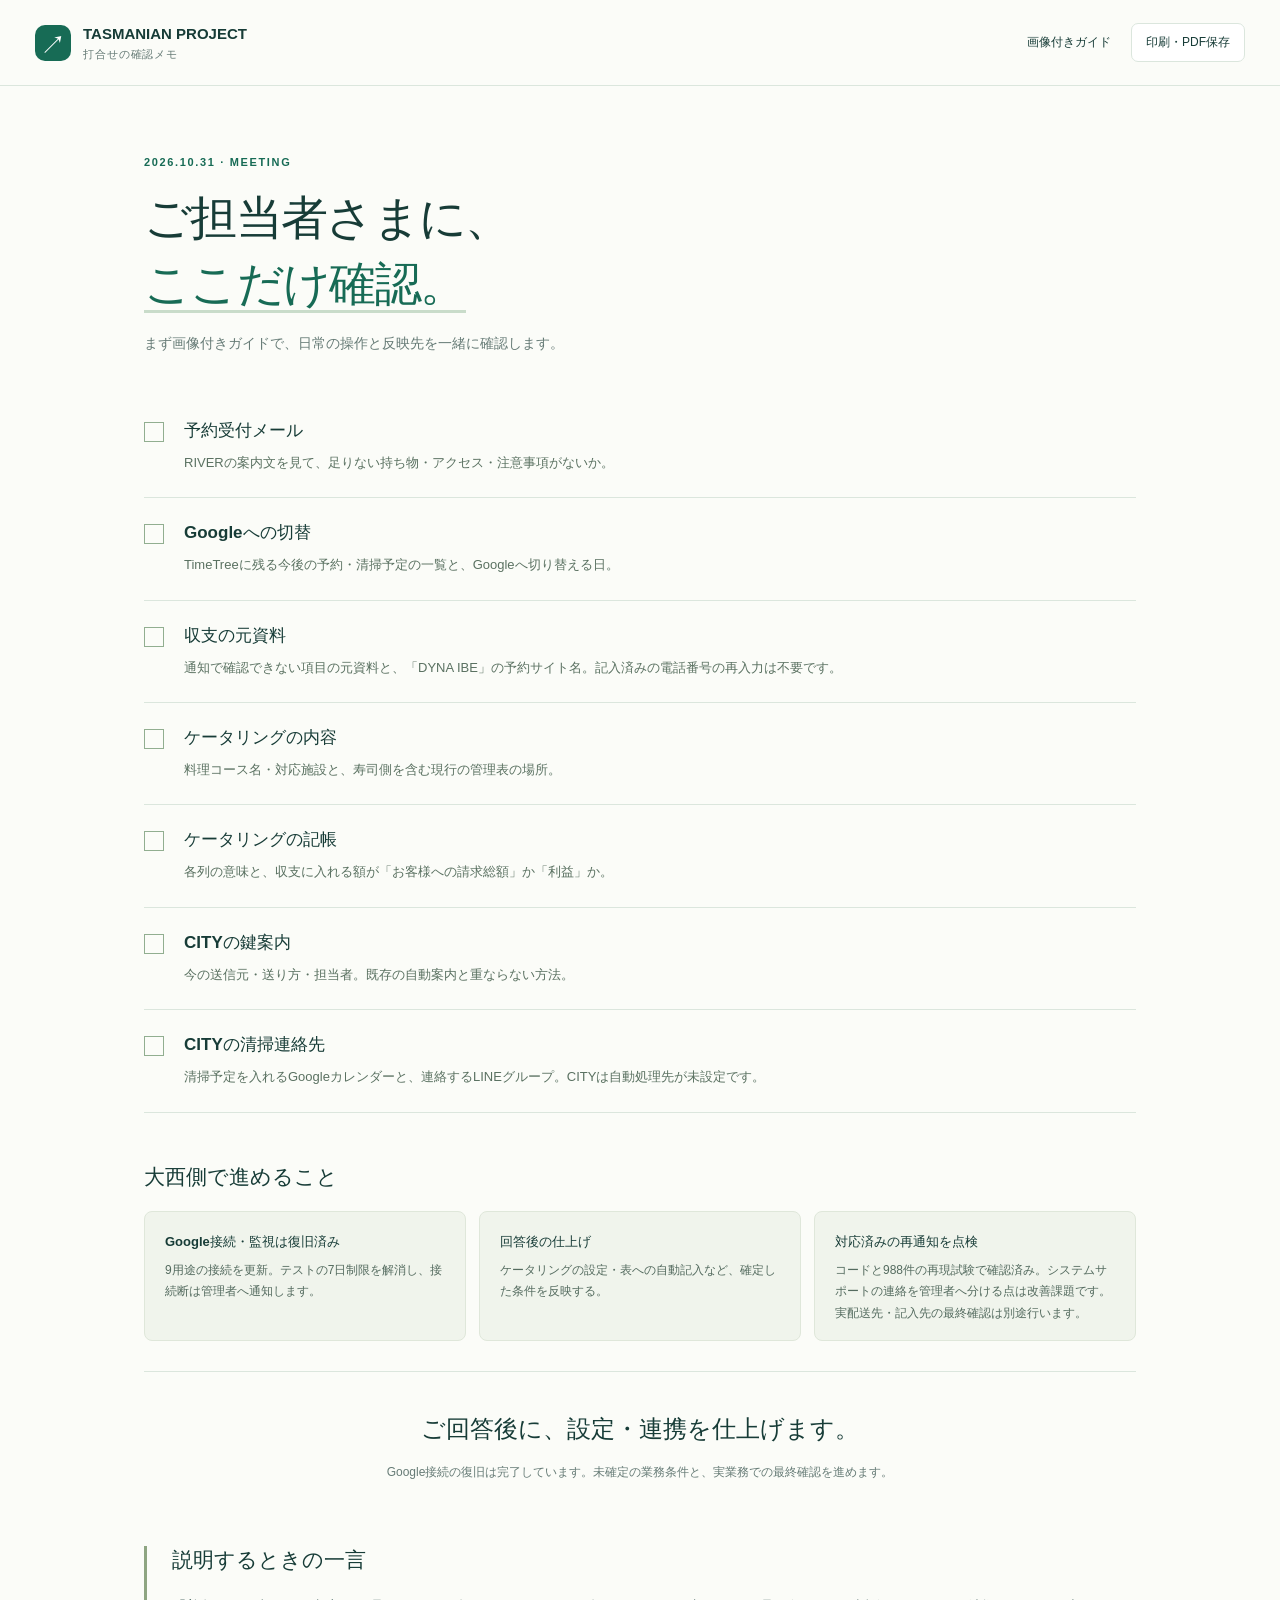
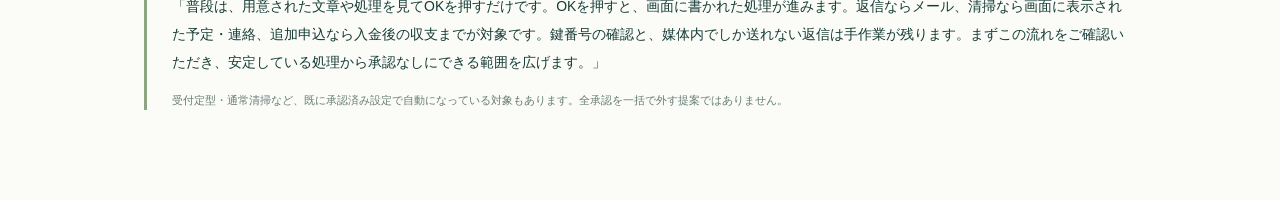
==== commit d0b55928: "Clarify completed-work checks and remaining support routing boundary" ====
--- a/meeting.html
+++ b/meeting.html
@@ -1 +1 @@
-<!doctype html><html lang="ja"><head><meta charset="utf-8"><meta name="viewport" content="width=device-width,initial-scale=1"><title>打合せの確認メモ｜株式会社タスマニアンプロジェクト</title><link rel="stylesheet" href="guide.css"><script defer src="guide.js"></script><meta name="robots" content="noindex,nofollow,noarchive"></head><body class="meeting"><header class="top"><a href="index.html" class="brand"><span class="brand-icon">↗</span><span>TASMANIAN PROJECT<small>打合せの確認メモ</small></span></a><div class="top-actions"><a href="index.html">画像付きガイド</a><button id="print">印刷・PDF保存</button></div></header><main class="meeting-main"><div class="eyebrow">2026.10.31 · MEETING</div><h1>ご担当者さまに、<br><em>ここだけ確認。</em></h1><p class="lead">まず画像付きガイドで、日常の操作と反映先を一緒に確認します。</p><ul class="meeting-list"><li><span class="tick"></span><div><b>予約受付メール</b><p>RIVERの案内文を見て、足りない持ち物・アクセス・注意事項がないか。</p></div></li><li><span class="tick"></span><div><b>Googleへの切替</b><p>TimeTreeに残る今後の予約・清掃予定の一覧と、Googleへ切り替える日。</p></div></li><li><span class="tick"></span><div><b>収支の元資料</b><p>通知で確認できない項目の元資料と、「DYNA IBE」の予約サイト名。記入済みの電話番号の再入力は不要です。</p></div></li><li><span class="tick"></span><div><b>ケータリングの内容</b><p>料理コース名・対応施設と、寿司側を含む現行の管理表の場所。</p></div></li><li><span class="tick"></span><div><b>ケータリングの記帳</b><p>各列の意味と、収支に入れる額が「お客様への請求総額」か「利益」か。</p></div></li><li><span class="tick"></span><div><b>CITYの鍵案内</b><p>今の送信元・送り方・担当者。既存の自動案内と重ならない方法。</p></div></li><li><span class="tick"></span><div><b>CITYの清掃連絡先</b><p>清掃予定を入れるGoogleカレンダーと、連絡するLINEグループ。CITYは自動処理先が未設定です。</p></div></li></ul><div class="owner-box"><h2>大西側で進めること</h2><div class="three"><div><b>Google接続・監視は復旧済み</b><p>9用途の接続を更新。テストの7日制限を解消し、接続断は管理者へ通知します。</p></div><div><b>回答後の仕上げ</b><p>ケータリングの設定・表への自動記入など、確定した条件を反映する。</p></div><div><b>再掲載・再通知を追加点検中</b><p>対応済みのものが更新だけで戻らないか、全工程を確認。実際の配送先・記入先の最終確認は別途行います。</p></div></div></div><div class="end-message"><strong>ご回答後に、設定・連携を仕上げます。</strong><p>Google接続の復旧は完了しています。未確定の業務条件と、実業務での最終確認を進めます。</p></div><div class="read-aloud"><h2>説明するときの一言</h2><p>「普段は、用意された文章や処理を見てOKを押すだけです。OKを押すと、画面に書かれた処理が進みます。返信ならメール、清掃なら画面に表示された予定・連絡、追加申込なら入金後の収支までが対象です。鍵番号の確認と、媒体内でしか送れない返信は手作業が残ります。まずこの流れをご確認いただき、安定している処理から承認なしにできる範囲を広げます。」</p><small>受付定型・通常清掃など、既に承認済み設定で自動になっている対象もあります。全承認を一括で外す提案ではありません。</small></div></main></body></html>+<!doctype html><html lang="ja"><head><meta charset="utf-8"><meta name="viewport" content="width=device-width,initial-scale=1"><title>打合せの確認メモ｜株式会社タスマニアンプロジェクト</title><link rel="stylesheet" href="guide.css"><script defer src="guide.js"></script><meta name="robots" content="noindex,nofollow,noarchive"></head><body class="meeting"><header class="top"><a href="index.html" class="brand"><span class="brand-icon">↗</span><span>TASMANIAN PROJECT<small>打合せの確認メモ</small></span></a><div class="top-actions"><a href="index.html">画像付きガイド</a><button id="print">印刷・PDF保存</button></div></header><main class="meeting-main"><div class="eyebrow">2026.10.31 · MEETING</div><h1>ご担当者さまに、<br><em>ここだけ確認。</em></h1><p class="lead">まず画像付きガイドで、日常の操作と反映先を一緒に確認します。</p><ul class="meeting-list"><li><span class="tick"></span><div><b>予約受付メール</b><p>RIVERの案内文を見て、足りない持ち物・アクセス・注意事項がないか。</p></div></li><li><span class="tick"></span><div><b>Googleへの切替</b><p>TimeTreeに残る今後の予約・清掃予定の一覧と、Googleへ切り替える日。</p></div></li><li><span class="tick"></span><div><b>収支の元資料</b><p>通知で確認できない項目の元資料と、「DYNA IBE」の予約サイト名。記入済みの電話番号の再入力は不要です。</p></div></li><li><span class="tick"></span><div><b>ケータリングの内容</b><p>料理コース名・対応施設と、寿司側を含む現行の管理表の場所。</p></div></li><li><span class="tick"></span><div><b>ケータリングの記帳</b><p>各列の意味と、収支に入れる額が「お客様への請求総額」か「利益」か。</p></div></li><li><span class="tick"></span><div><b>CITYの鍵案内</b><p>今の送信元・送り方・担当者。既存の自動案内と重ならない方法。</p></div></li><li><span class="tick"></span><div><b>CITYの清掃連絡先</b><p>清掃予定を入れるGoogleカレンダーと、連絡するLINEグループ。CITYは自動処理先が未設定です。</p></div></li></ul><div class="owner-box"><h2>大西側で進めること</h2><div class="three"><div><b>Google接続・監視は復旧済み</b><p>9用途の接続を更新。テストの7日制限を解消し、接続断は管理者へ通知します。</p></div><div><b>回答後の仕上げ</b><p>ケータリングの設定・表への自動記入など、確定した条件を反映する。</p></div><div><b>対応済みの再通知を点検</b><p>コードと988件の再現試験で確認済み。システムサポートの連絡を管理者へ分ける点は改善課題です。実配送先・記入先の最終確認は別途行います。</p></div></div></div><div class="end-message"><strong>ご回答後に、設定・連携を仕上げます。</strong><p>Google接続の復旧は完了しています。未確定の業務条件と、実業務での最終確認を進めます。</p></div><div class="read-aloud"><h2>説明するときの一言</h2><p>「普段は、用意された文章や処理を見てOKを押すだけです。OKを押すと、画面に書かれた処理が進みます。返信ならメール、清掃なら画面に表示された予定・連絡、追加申込なら入金後の収支までが対象です。鍵番号の確認と、媒体内でしか送れない返信は手作業が残ります。まずこの流れをご確認いただき、安定している処理から承認なしにできる範囲を広げます。」</p><small>受付定型・通常清掃など、既に承認済み設定で自動になっている対象もあります。全承認を一括で外す提案ではありません。</small></div></main></body></html>
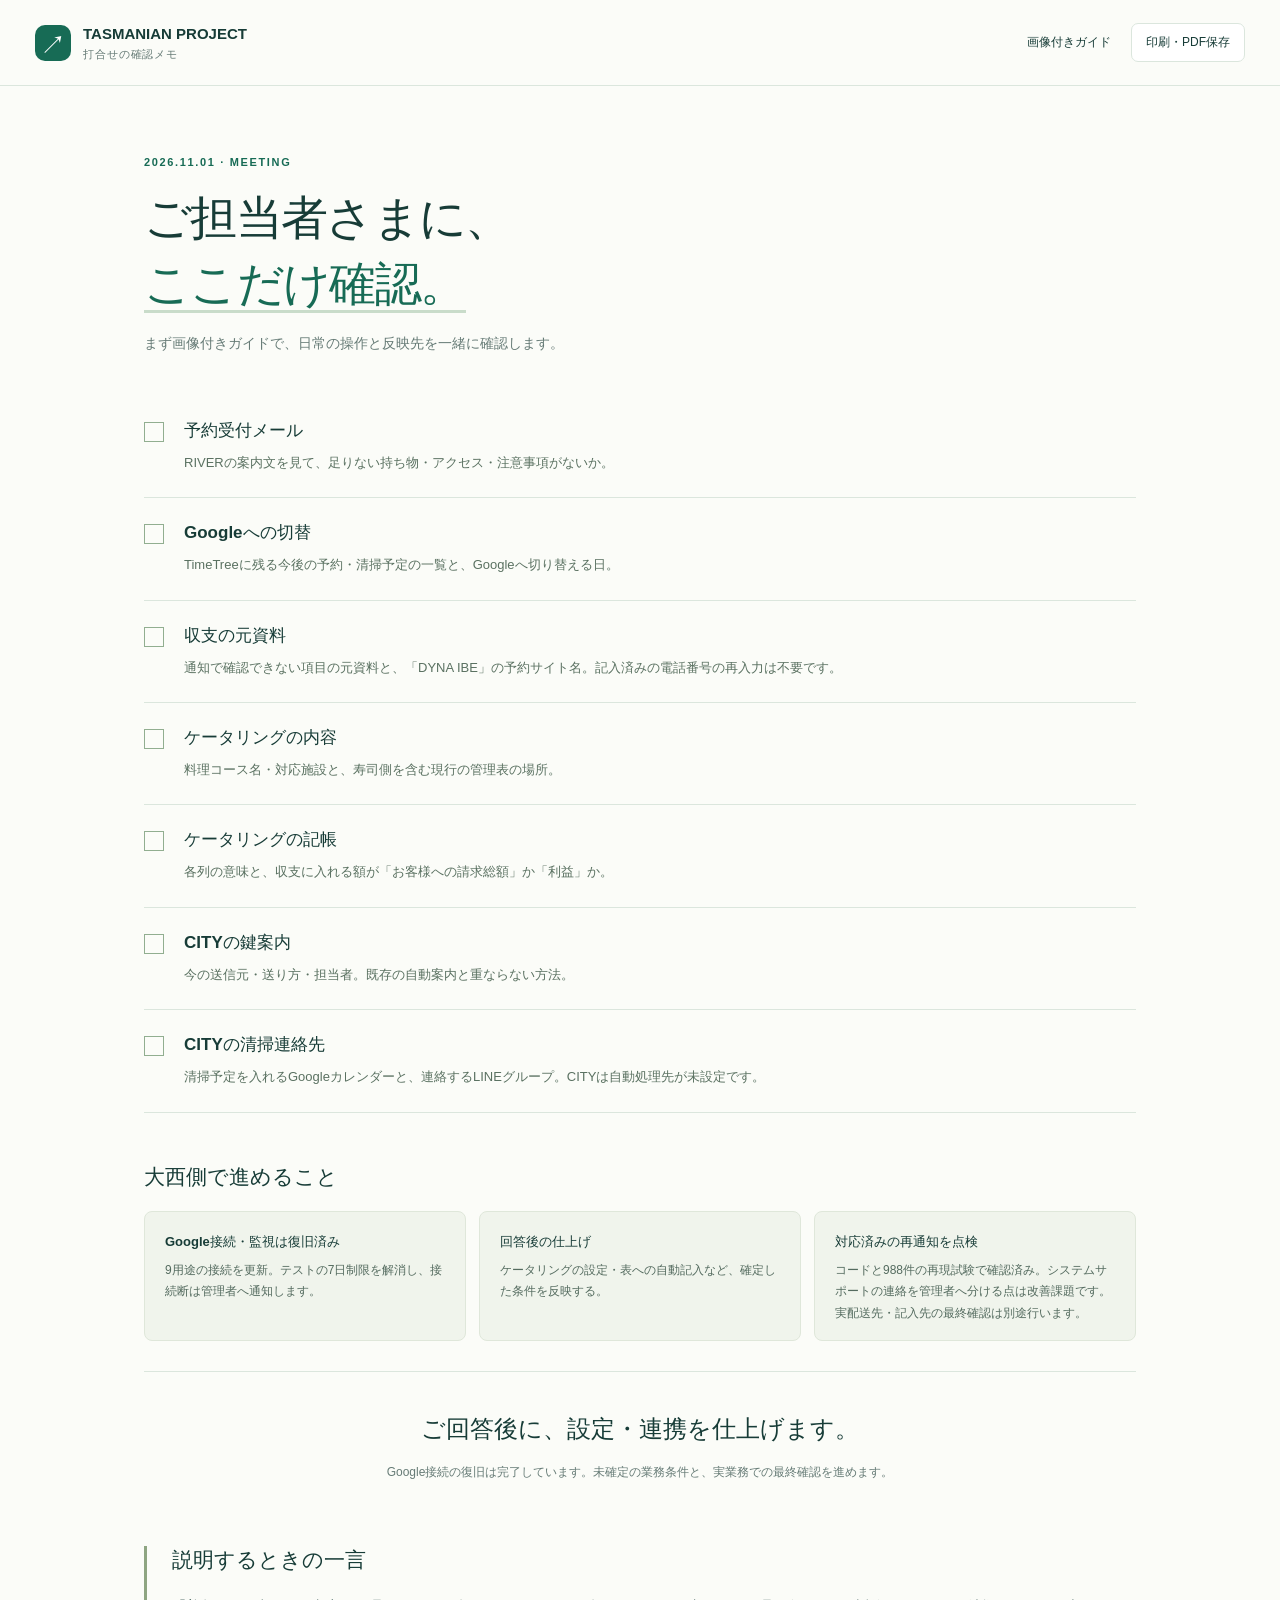
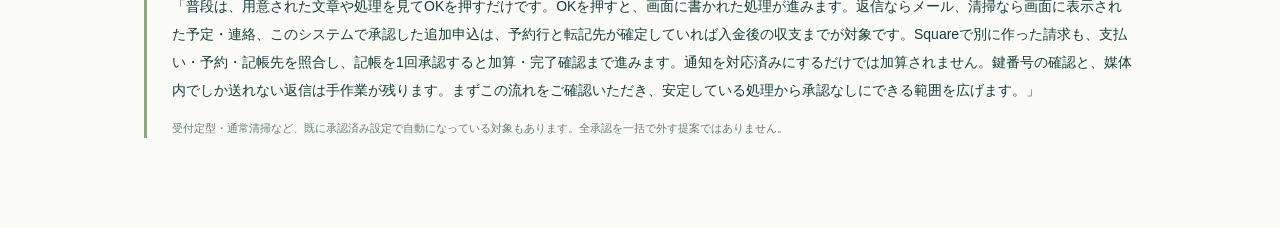
==== commit f60732f5: "Explain verified standalone Square invoice posting approval" ====
--- a/meeting.html
+++ b/meeting.html
@@ -1 +1 @@
-<!doctype html><html lang="ja"><head><meta charset="utf-8"><meta name="viewport" content="width=device-width,initial-scale=1"><title>打合せの確認メモ｜株式会社タスマニアンプロジェクト</title><link rel="stylesheet" href="guide.css"><script defer src="guide.js"></script><meta name="robots" content="noindex,nofollow,noarchive"></head><body class="meeting"><header class="top"><a href="index.html" class="brand"><span class="brand-icon">↗</span><span>TASMANIAN PROJECT<small>打合せの確認メモ</small></span></a><div class="top-actions"><a href="index.html">画像付きガイド</a><button id="print">印刷・PDF保存</button></div></header><main class="meeting-main"><div class="eyebrow">2026.10.31 · MEETING</div><h1>ご担当者さまに、<br><em>ここだけ確認。</em></h1><p class="lead">まず画像付きガイドで、日常の操作と反映先を一緒に確認します。</p><ul class="meeting-list"><li><span class="tick"></span><div><b>予約受付メール</b><p>RIVERの案内文を見て、足りない持ち物・アクセス・注意事項がないか。</p></div></li><li><span class="tick"></span><div><b>Googleへの切替</b><p>TimeTreeに残る今後の予約・清掃予定の一覧と、Googleへ切り替える日。</p></div></li><li><span class="tick"></span><div><b>収支の元資料</b><p>通知で確認できない項目の元資料と、「DYNA IBE」の予約サイト名。記入済みの電話番号の再入力は不要です。</p></div></li><li><span class="tick"></span><div><b>ケータリングの内容</b><p>料理コース名・対応施設と、寿司側を含む現行の管理表の場所。</p></div></li><li><span class="tick"></span><div><b>ケータリングの記帳</b><p>各列の意味と、収支に入れる額が「お客様への請求総額」か「利益」か。</p></div></li><li><span class="tick"></span><div><b>CITYの鍵案内</b><p>今の送信元・送り方・担当者。既存の自動案内と重ならない方法。</p></div></li><li><span class="tick"></span><div><b>CITYの清掃連絡先</b><p>清掃予定を入れるGoogleカレンダーと、連絡するLINEグループ。CITYは自動処理先が未設定です。</p></div></li></ul><div class="owner-box"><h2>大西側で進めること</h2><div class="three"><div><b>Google接続・監視は復旧済み</b><p>9用途の接続を更新。テストの7日制限を解消し、接続断は管理者へ通知します。</p></div><div><b>回答後の仕上げ</b><p>ケータリングの設定・表への自動記入など、確定した条件を反映する。</p></div><div><b>対応済みの再通知を点検</b><p>コードと988件の再現試験で確認済み。システムサポートの連絡を管理者へ分ける点は改善課題です。実配送先・記入先の最終確認は別途行います。</p></div></div></div><div class="end-message"><strong>ご回答後に、設定・連携を仕上げます。</strong><p>Google接続の復旧は完了しています。未確定の業務条件と、実業務での最終確認を進めます。</p></div><div class="read-aloud"><h2>説明するときの一言</h2><p>「普段は、用意された文章や処理を見てOKを押すだけです。OKを押すと、画面に書かれた処理が進みます。返信ならメール、清掃なら画面に表示された予定・連絡、追加申込なら入金後の収支までが対象です。鍵番号の確認と、媒体内でしか送れない返信は手作業が残ります。まずこの流れをご確認いただき、安定している処理から承認なしにできる範囲を広げます。」</p><small>受付定型・通常清掃など、既に承認済み設定で自動になっている対象もあります。全承認を一括で外す提案ではありません。</small></div></main></body></html>+<!doctype html><html lang="ja"><head><meta charset="utf-8"><meta name="viewport" content="width=device-width,initial-scale=1"><title>打合せの確認メモ｜株式会社タスマニアンプロジェクト</title><link rel="stylesheet" href="guide.css"><script defer src="guide.js"></script></head><body class="meeting"><header class="top"><a href="index.html" class="brand"><span class="brand-icon">↗</span><span>TASMANIAN PROJECT<small>打合せの確認メモ</small></span></a><div class="top-actions"><a href="index.html">画像付きガイド</a><button id="print">印刷・PDF保存</button></div></header><main class="meeting-main"><div class="eyebrow">2026.11.01 · MEETING</div><h1>ご担当者さまに、<br><em>ここだけ確認。</em></h1><p class="lead">まず画像付きガイドで、日常の操作と反映先を一緒に確認します。</p><ul class="meeting-list"><li><span class="tick"></span><div><b>予約受付メール</b><p>RIVERの案内文を見て、足りない持ち物・アクセス・注意事項がないか。</p></div></li><li><span class="tick"></span><div><b>Googleへの切替</b><p>TimeTreeに残る今後の予約・清掃予定の一覧と、Googleへ切り替える日。</p></div></li><li><span class="tick"></span><div><b>収支の元資料</b><p>通知で確認できない項目の元資料と、「DYNA IBE」の予約サイト名。記入済みの電話番号の再入力は不要です。</p></div></li><li><span class="tick"></span><div><b>ケータリングの内容</b><p>料理コース名・対応施設と、寿司側を含む現行の管理表の場所。</p></div></li><li><span class="tick"></span><div><b>ケータリングの記帳</b><p>各列の意味と、収支に入れる額が「お客様への請求総額」か「利益」か。</p></div></li><li><span class="tick"></span><div><b>CITYの鍵案内</b><p>今の送信元・送り方・担当者。既存の自動案内と重ならない方法。</p></div></li><li><span class="tick"></span><div><b>CITYの清掃連絡先</b><p>清掃予定を入れるGoogleカレンダーと、連絡するLINEグループ。CITYは自動処理先が未設定です。</p></div></li></ul><div class="owner-box"><h2>大西側で進めること</h2><div class="three"><div><b>Google接続・監視は復旧済み</b><p>9用途の接続を更新。テストの7日制限を解消し、接続断は管理者へ通知します。</p></div><div><b>回答後の仕上げ</b><p>ケータリングの設定・表への自動記入など、確定した条件を反映する。</p></div><div><b>対応済みの再通知を点検</b><p>コードと988件の再現試験で確認済み。システムサポートの連絡を管理者へ分ける点は改善課題です。実配送先・記入先の最終確認は別途行います。</p></div></div></div><div class="end-message"><strong>ご回答後に、設定・連携を仕上げます。</strong><p>Google接続の復旧は完了しています。未確定の業務条件と、実業務での最終確認を進めます。</p></div><div class="read-aloud"><h2>説明するときの一言</h2><p>「普段は、用意された文章や処理を見てOKを押すだけです。OKを押すと、画面に書かれた処理が進みます。返信ならメール、清掃なら画面に表示された予定・連絡、このシステムで承認した追加申込は、予約行と転記先が確定していれば入金後の収支までが対象です。Squareで別に作った請求も、支払い・予約・記帳先を照合し、記帳を1回承認すると加算・完了確認まで進みます。通知を対応済みにするだけでは加算されません。鍵番号の確認と、媒体内でしか送れない返信は手作業が残ります。まずこの流れをご確認いただき、安定している処理から承認なしにできる範囲を広げます。」</p><small>受付定型・通常清掃など、既に承認済み設定で自動になっている対象もあります。全承認を一括で外す提案ではありません。</small></div></main></body></html>
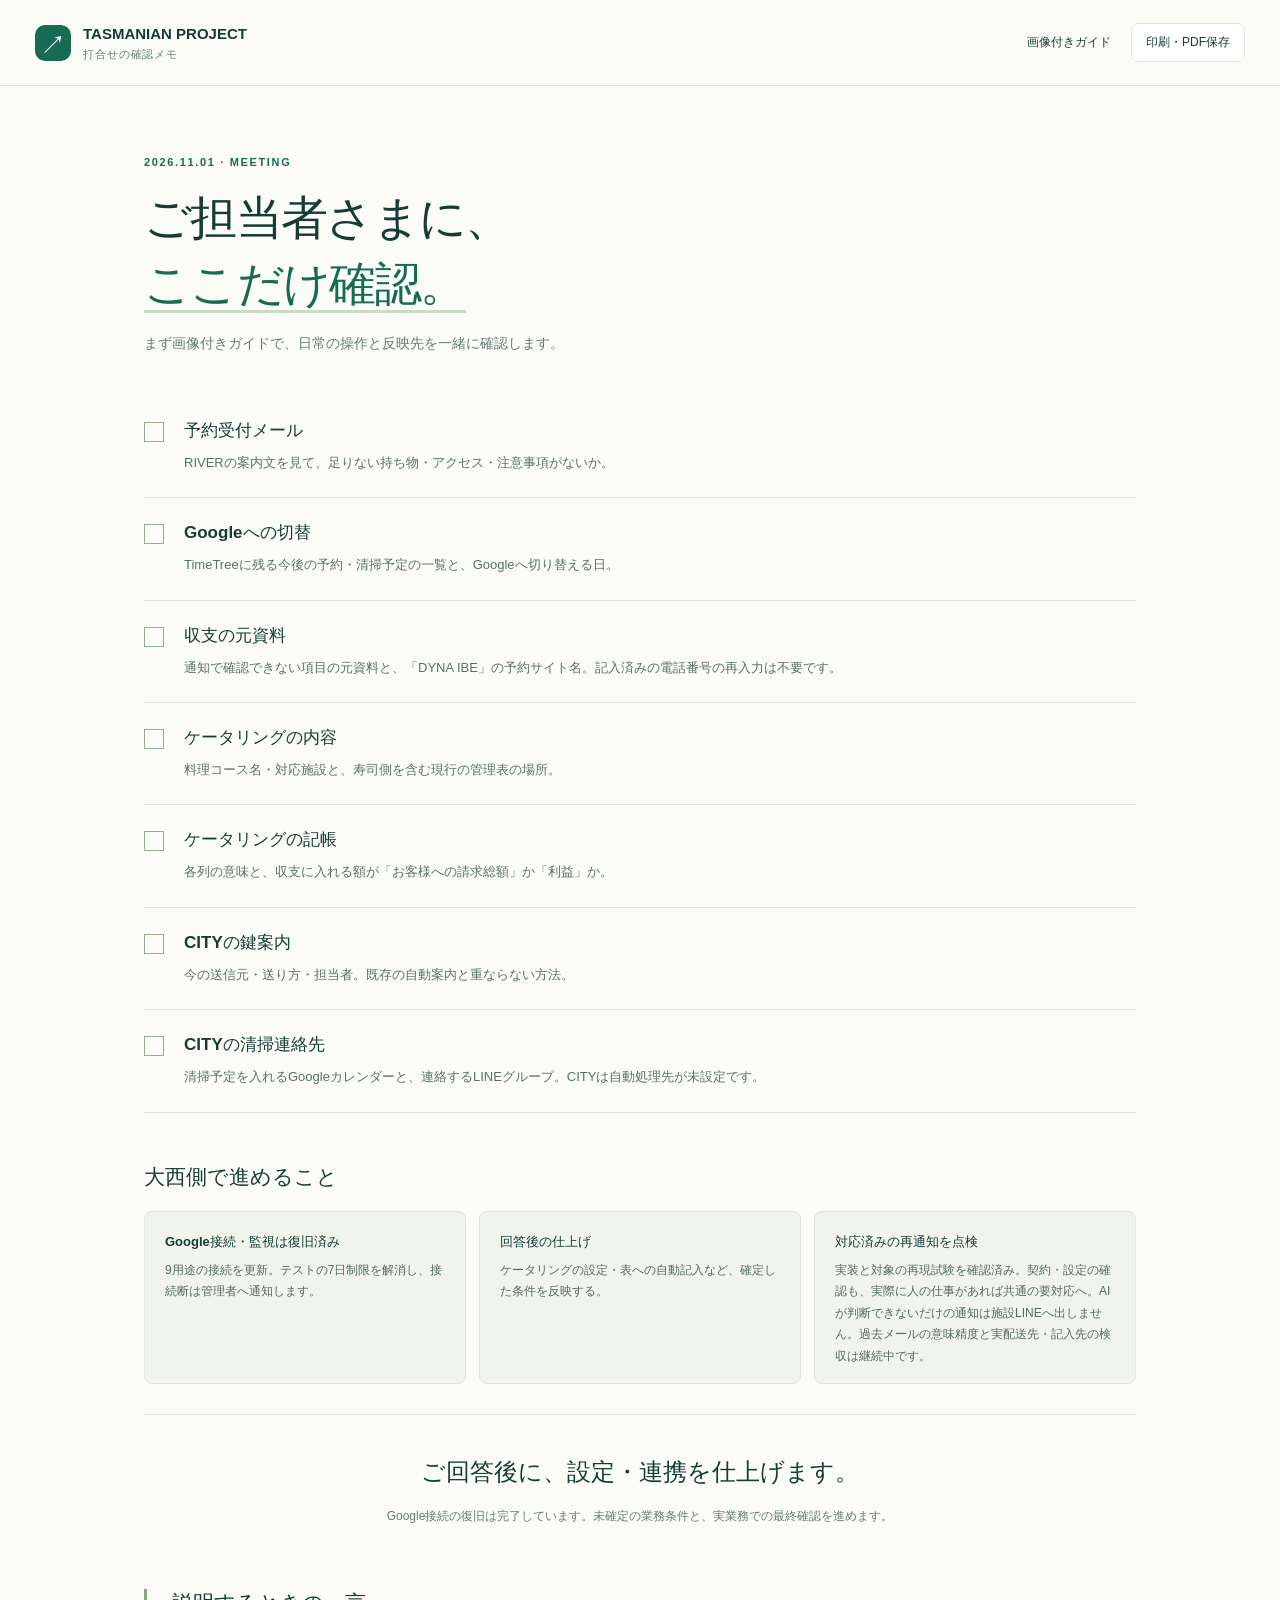
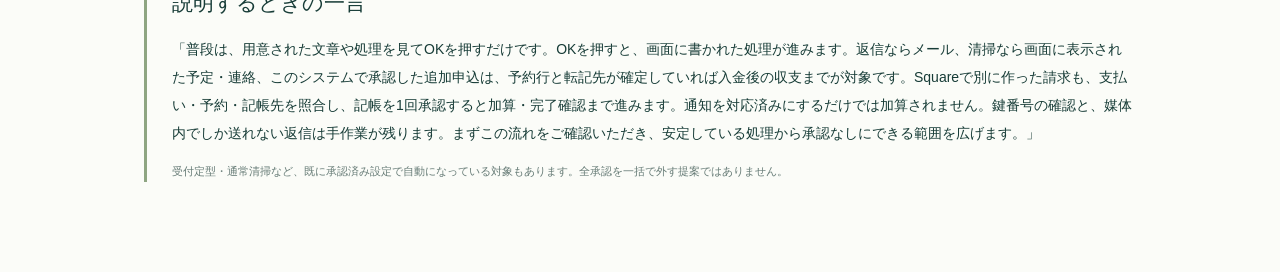
==== commit cd692409: "docs: distinguish work routing and verified scope in staff guide" ====
--- a/meeting.html
+++ b/meeting.html
@@ -1 +1 @@
-<!doctype html><html lang="ja"><head><meta charset="utf-8"><meta name="viewport" content="width=device-width,initial-scale=1"><title>打合せの確認メモ｜株式会社タスマニアンプロジェクト</title><link rel="stylesheet" href="guide.css"><script defer src="guide.js"></script></head><body class="meeting"><header class="top"><a href="index.html" class="brand"><span class="brand-icon">↗</span><span>TASMANIAN PROJECT<small>打合せの確認メモ</small></span></a><div class="top-actions"><a href="index.html">画像付きガイド</a><button id="print">印刷・PDF保存</button></div></header><main class="meeting-main"><div class="eyebrow">2026.11.01 · MEETING</div><h1>ご担当者さまに、<br><em>ここだけ確認。</em></h1><p class="lead">まず画像付きガイドで、日常の操作と反映先を一緒に確認します。</p><ul class="meeting-list"><li><span class="tick"></span><div><b>予約受付メール</b><p>RIVERの案内文を見て、足りない持ち物・アクセス・注意事項がないか。</p></div></li><li><span class="tick"></span><div><b>Googleへの切替</b><p>TimeTreeに残る今後の予約・清掃予定の一覧と、Googleへ切り替える日。</p></div></li><li><span class="tick"></span><div><b>収支の元資料</b><p>通知で確認できない項目の元資料と、「DYNA IBE」の予約サイト名。記入済みの電話番号の再入力は不要です。</p></div></li><li><span class="tick"></span><div><b>ケータリングの内容</b><p>料理コース名・対応施設と、寿司側を含む現行の管理表の場所。</p></div></li><li><span class="tick"></span><div><b>ケータリングの記帳</b><p>各列の意味と、収支に入れる額が「お客様への請求総額」か「利益」か。</p></div></li><li><span class="tick"></span><div><b>CITYの鍵案内</b><p>今の送信元・送り方・担当者。既存の自動案内と重ならない方法。</p></div></li><li><span class="tick"></span><div><b>CITYの清掃連絡先</b><p>清掃予定を入れるGoogleカレンダーと、連絡するLINEグループ。CITYは自動処理先が未設定です。</p></div></li></ul><div class="owner-box"><h2>大西側で進めること</h2><div class="three"><div><b>Google接続・監視は復旧済み</b><p>9用途の接続を更新。テストの7日制限を解消し、接続断は管理者へ通知します。</p></div><div><b>回答後の仕上げ</b><p>ケータリングの設定・表への自動記入など、確定した条件を反映する。</p></div><div><b>対応済みの再通知を点検</b><p>コードと988件の再現試験で確認済み。システムサポートの連絡を管理者へ分ける点は改善課題です。実配送先・記入先の最終確認は別途行います。</p></div></div></div><div class="end-message"><strong>ご回答後に、設定・連携を仕上げます。</strong><p>Google接続の復旧は完了しています。未確定の業務条件と、実業務での最終確認を進めます。</p></div><div class="read-aloud"><h2>説明するときの一言</h2><p>「普段は、用意された文章や処理を見てOKを押すだけです。OKを押すと、画面に書かれた処理が進みます。返信ならメール、清掃なら画面に表示された予定・連絡、このシステムで承認した追加申込は、予約行と転記先が確定していれば入金後の収支までが対象です。Squareで別に作った請求も、支払い・予約・記帳先を照合し、記帳を1回承認すると加算・完了確認まで進みます。通知を対応済みにするだけでは加算されません。鍵番号の確認と、媒体内でしか送れない返信は手作業が残ります。まずこの流れをご確認いただき、安定している処理から承認なしにできる範囲を広げます。」</p><small>受付定型・通常清掃など、既に承認済み設定で自動になっている対象もあります。全承認を一括で外す提案ではありません。</small></div></main></body></html>+<!doctype html><html lang="ja"><head><meta charset="utf-8"><meta name="viewport" content="width=device-width,initial-scale=1"><title>打合せの確認メモ｜株式会社タスマニアンプロジェクト</title><link rel="stylesheet" href="guide.css"><script defer src="guide.js"></script></head><body class="meeting"><header class="top"><a href="index.html" class="brand"><span class="brand-icon">↗</span><span>TASMANIAN PROJECT<small>打合せの確認メモ</small></span></a><div class="top-actions"><a href="index.html">画像付きガイド</a><button id="print">印刷・PDF保存</button></div></header><main class="meeting-main"><div class="eyebrow">2026.11.01 · MEETING</div><h1>ご担当者さまに、<br><em>ここだけ確認。</em></h1><p class="lead">まず画像付きガイドで、日常の操作と反映先を一緒に確認します。</p><ul class="meeting-list"><li><span class="tick"></span><div><b>予約受付メール</b><p>RIVERの案内文を見て、足りない持ち物・アクセス・注意事項がないか。</p></div></li><li><span class="tick"></span><div><b>Googleへの切替</b><p>TimeTreeに残る今後の予約・清掃予定の一覧と、Googleへ切り替える日。</p></div></li><li><span class="tick"></span><div><b>収支の元資料</b><p>通知で確認できない項目の元資料と、「DYNA IBE」の予約サイト名。記入済みの電話番号の再入力は不要です。</p></div></li><li><span class="tick"></span><div><b>ケータリングの内容</b><p>料理コース名・対応施設と、寿司側を含む現行の管理表の場所。</p></div></li><li><span class="tick"></span><div><b>ケータリングの記帳</b><p>各列の意味と、収支に入れる額が「お客様への請求総額」か「利益」か。</p></div></li><li><span class="tick"></span><div><b>CITYの鍵案内</b><p>今の送信元・送り方・担当者。既存の自動案内と重ならない方法。</p></div></li><li><span class="tick"></span><div><b>CITYの清掃連絡先</b><p>清掃予定を入れるGoogleカレンダーと、連絡するLINEグループ。CITYは自動処理先が未設定です。</p></div></li></ul><div class="owner-box"><h2>大西側で進めること</h2><div class="three"><div><b>Google接続・監視は復旧済み</b><p>9用途の接続を更新。テストの7日制限を解消し、接続断は管理者へ通知します。</p></div><div><b>回答後の仕上げ</b><p>ケータリングの設定・表への自動記入など、確定した条件を反映する。</p></div><div><b>対応済みの再通知を点検</b><p>実装と対象の再現試験を確認済み。契約・設定の確認も、実際に人の仕事があれば共通の要対応へ。AIが判断できないだけの通知は施設LINEへ出しません。過去メールの意味精度と実配送先・記入先の検収は継続中です。</p></div></div></div><div class="end-message"><strong>ご回答後に、設定・連携を仕上げます。</strong><p>Google接続の復旧は完了しています。未確定の業務条件と、実業務での最終確認を進めます。</p></div><div class="read-aloud"><h2>説明するときの一言</h2><p>「普段は、用意された文章や処理を見てOKを押すだけです。OKを押すと、画面に書かれた処理が進みます。返信ならメール、清掃なら画面に表示された予定・連絡、このシステムで承認した追加申込は、予約行と転記先が確定していれば入金後の収支までが対象です。Squareで別に作った請求も、支払い・予約・記帳先を照合し、記帳を1回承認すると加算・完了確認まで進みます。通知を対応済みにするだけでは加算されません。鍵番号の確認と、媒体内でしか送れない返信は手作業が残ります。まずこの流れをご確認いただき、安定している処理から承認なしにできる範囲を広げます。」</p><small>受付定型・通常清掃など、既に承認済み設定で自動になっている対象もあります。全承認を一括で外す提案ではありません。</small></div></main></body></html>
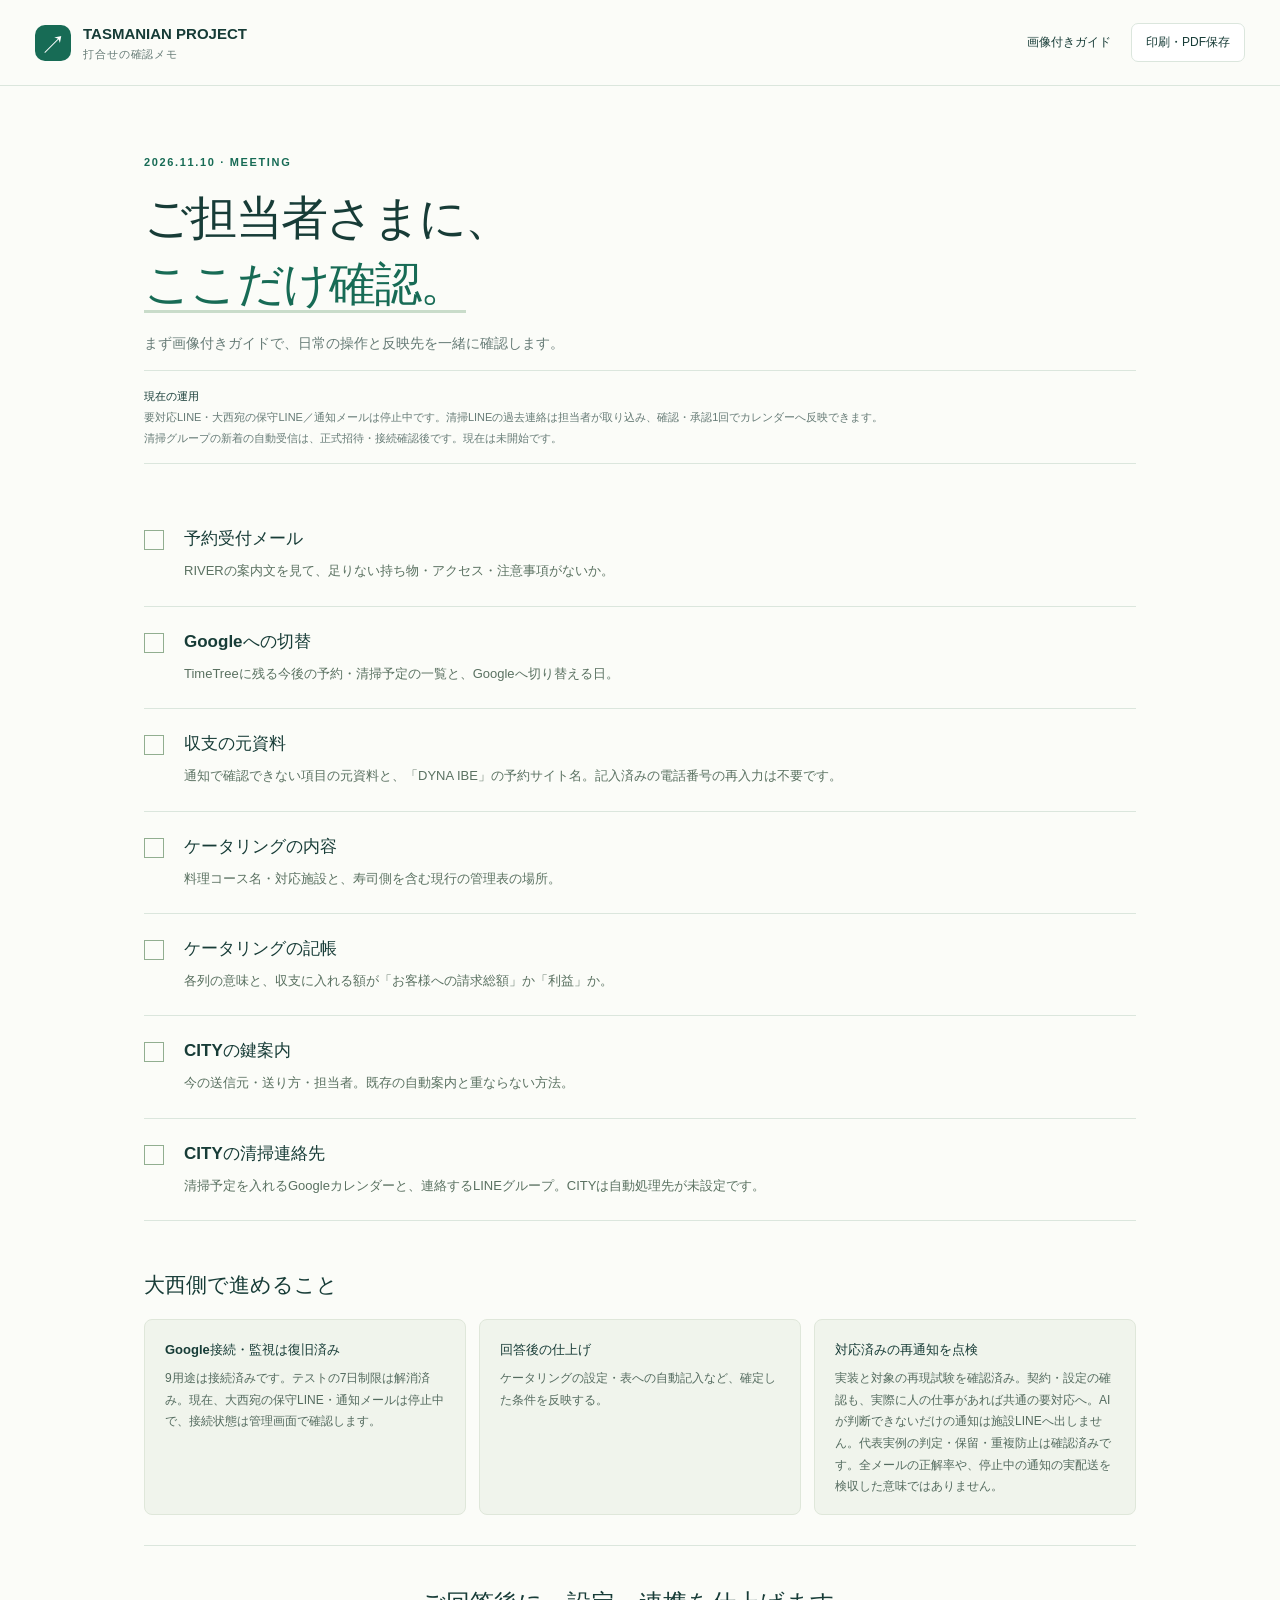
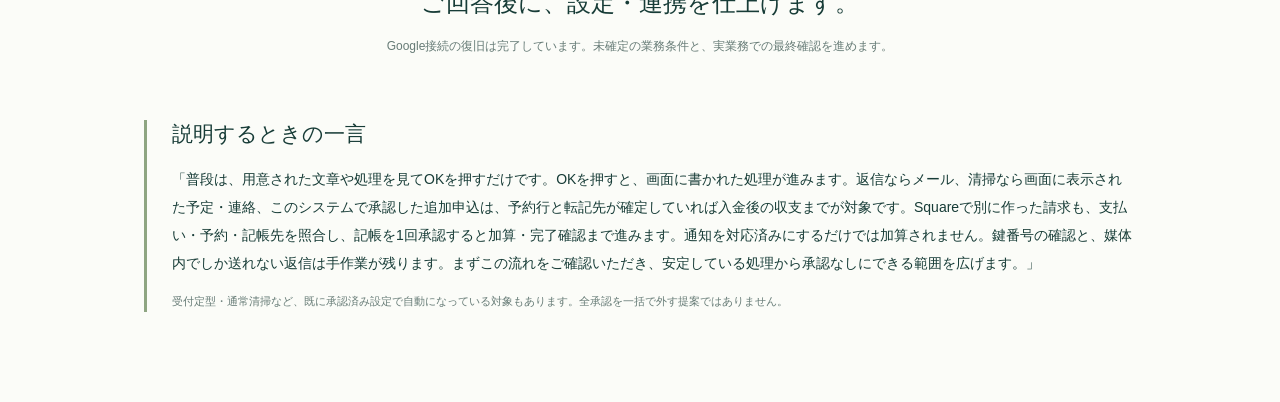
==== commit 5a2580a5: "docs: clarify paused notices and cleaning LINE handover" ====
--- a/meeting.html
+++ b/meeting.html
@@ -1 +1 @@
-<!doctype html><html lang="ja"><head><meta charset="utf-8"><meta name="viewport" content="width=device-width,initial-scale=1"><title>打合せの確認メモ｜株式会社タスマニアンプロジェクト</title><link rel="stylesheet" href="guide.css"><script defer src="guide.js"></script></head><body class="meeting"><header class="top"><a href="index.html" class="brand"><span class="brand-icon">↗</span><span>TASMANIAN PROJECT<small>打合せの確認メモ</small></span></a><div class="top-actions"><a href="index.html">画像付きガイド</a><button id="print">印刷・PDF保存</button></div></header><main class="meeting-main"><div class="eyebrow">2026.11.01 · MEETING</div><h1>ご担当者さまに、<br><em>ここだけ確認。</em></h1><p class="lead">まず画像付きガイドで、日常の操作と反映先を一緒に確認します。</p><ul class="meeting-list"><li><span class="tick"></span><div><b>予約受付メール</b><p>RIVERの案内文を見て、足りない持ち物・アクセス・注意事項がないか。</p></div></li><li><span class="tick"></span><div><b>Googleへの切替</b><p>TimeTreeに残る今後の予約・清掃予定の一覧と、Googleへ切り替える日。</p></div></li><li><span class="tick"></span><div><b>収支の元資料</b><p>通知で確認できない項目の元資料と、「DYNA IBE」の予約サイト名。記入済みの電話番号の再入力は不要です。</p></div></li><li><span class="tick"></span><div><b>ケータリングの内容</b><p>料理コース名・対応施設と、寿司側を含む現行の管理表の場所。</p></div></li><li><span class="tick"></span><div><b>ケータリングの記帳</b><p>各列の意味と、収支に入れる額が「お客様への請求総額」か「利益」か。</p></div></li><li><span class="tick"></span><div><b>CITYの鍵案内</b><p>今の送信元・送り方・担当者。既存の自動案内と重ならない方法。</p></div></li><li><span class="tick"></span><div><b>CITYの清掃連絡先</b><p>清掃予定を入れるGoogleカレンダーと、連絡するLINEグループ。CITYは自動処理先が未設定です。</p></div></li></ul><div class="owner-box"><h2>大西側で進めること</h2><div class="three"><div><b>Google接続・監視は復旧済み</b><p>9用途の接続を更新。テストの7日制限を解消し、接続断は管理者へ通知します。</p></div><div><b>回答後の仕上げ</b><p>ケータリングの設定・表への自動記入など、確定した条件を反映する。</p></div><div><b>対応済みの再通知を点検</b><p>実装と対象の再現試験を確認済み。契約・設定の確認も、実際に人の仕事があれば共通の要対応へ。AIが判断できないだけの通知は施設LINEへ出しません。過去メールの意味精度と実配送先・記入先の検収は継続中です。</p></div></div></div><div class="end-message"><strong>ご回答後に、設定・連携を仕上げます。</strong><p>Google接続の復旧は完了しています。未確定の業務条件と、実業務での最終確認を進めます。</p></div><div class="read-aloud"><h2>説明するときの一言</h2><p>「普段は、用意された文章や処理を見てOKを押すだけです。OKを押すと、画面に書かれた処理が進みます。返信ならメール、清掃なら画面に表示された予定・連絡、このシステムで承認した追加申込は、予約行と転記先が確定していれば入金後の収支までが対象です。Squareで別に作った請求も、支払い・予約・記帳先を照合し、記帳を1回承認すると加算・完了確認まで進みます。通知を対応済みにするだけでは加算されません。鍵番号の確認と、媒体内でしか送れない返信は手作業が残ります。まずこの流れをご確認いただき、安定している処理から承認なしにできる範囲を広げます。」</p><small>受付定型・通常清掃など、既に承認済み設定で自動になっている対象もあります。全承認を一括で外す提案ではありません。</small></div></main></body></html>+<!doctype html><html lang="ja"><head><meta charset="utf-8"><meta name="viewport" content="width=device-width,initial-scale=1"><title>打合せの確認メモ｜株式会社タスマニアンプロジェクト</title><link rel="stylesheet" href="guide.css"><script defer src="guide.js"></script></head><body class="meeting"><header class="top"><a href="index.html" class="brand"><span class="brand-icon">↗</span><span>TASMANIAN PROJECT<small>打合せの確認メモ</small></span></a><div class="top-actions"><a href="index.html">画像付きガイド</a><button id="print">印刷・PDF保存</button></div></header><main class="meeting-main"><div class="eyebrow">2026.11.10 · MEETING</div><h1>ご担当者さまに、<br><em>ここだけ確認。</em></h1><p class="lead">まず画像付きガイドで、日常の操作と反映先を一緒に確認します。</p><div class="sample-notice"><b>現在の運用</b><br>要対応LINE・大西宛の保守LINE／通知メールは停止中です。清掃LINEの過去連絡は担当者が取り込み、確認・承認1回でカレンダーへ反映できます。<br>清掃グループの新着の自動受信は、正式招待・接続確認後です。現在は未開始です。</div><ul class="meeting-list"><li><span class="tick"></span><div><b>予約受付メール</b><p>RIVERの案内文を見て、足りない持ち物・アクセス・注意事項がないか。</p></div></li><li><span class="tick"></span><div><b>Googleへの切替</b><p>TimeTreeに残る今後の予約・清掃予定の一覧と、Googleへ切り替える日。</p></div></li><li><span class="tick"></span><div><b>収支の元資料</b><p>通知で確認できない項目の元資料と、「DYNA IBE」の予約サイト名。記入済みの電話番号の再入力は不要です。</p></div></li><li><span class="tick"></span><div><b>ケータリングの内容</b><p>料理コース名・対応施設と、寿司側を含む現行の管理表の場所。</p></div></li><li><span class="tick"></span><div><b>ケータリングの記帳</b><p>各列の意味と、収支に入れる額が「お客様への請求総額」か「利益」か。</p></div></li><li><span class="tick"></span><div><b>CITYの鍵案内</b><p>今の送信元・送り方・担当者。既存の自動案内と重ならない方法。</p></div></li><li><span class="tick"></span><div><b>CITYの清掃連絡先</b><p>清掃予定を入れるGoogleカレンダーと、連絡するLINEグループ。CITYは自動処理先が未設定です。</p></div></li></ul><div class="owner-box"><h2>大西側で進めること</h2><div class="three"><div><b>Google接続・監視は復旧済み</b><p>9用途は接続済みです。テストの7日制限は解消済み。現在、大西宛の保守LINE・通知メールは停止中で、接続状態は管理画面で確認します。</p></div><div><b>回答後の仕上げ</b><p>ケータリングの設定・表への自動記入など、確定した条件を反映する。</p></div><div><b>対応済みの再通知を点検</b><p>実装と対象の再現試験を確認済み。契約・設定の確認も、実際に人の仕事があれば共通の要対応へ。AIが判断できないだけの通知は施設LINEへ出しません。代表実例の判定・保留・重複防止は確認済みです。全メールの正解率や、停止中の通知の実配送を検収した意味ではありません。</p></div></div></div><div class="end-message"><strong>ご回答後に、設定・連携を仕上げます。</strong><p>Google接続の復旧は完了しています。未確定の業務条件と、実業務での最終確認を進めます。</p></div><div class="read-aloud"><h2>説明するときの一言</h2><p>「普段は、用意された文章や処理を見てOKを押すだけです。OKを押すと、画面に書かれた処理が進みます。返信ならメール、清掃なら画面に表示された予定・連絡、このシステムで承認した追加申込は、予約行と転記先が確定していれば入金後の収支までが対象です。Squareで別に作った請求も、支払い・予約・記帳先を照合し、記帳を1回承認すると加算・完了確認まで進みます。通知を対応済みにするだけでは加算されません。鍵番号の確認と、媒体内でしか送れない返信は手作業が残ります。まずこの流れをご確認いただき、安定している処理から承認なしにできる範囲を広げます。」</p><small>受付定型・通常清掃など、既に承認済み設定で自動になっている対象もあります。全承認を一括で外す提案ではありません。</small></div></main></body></html>
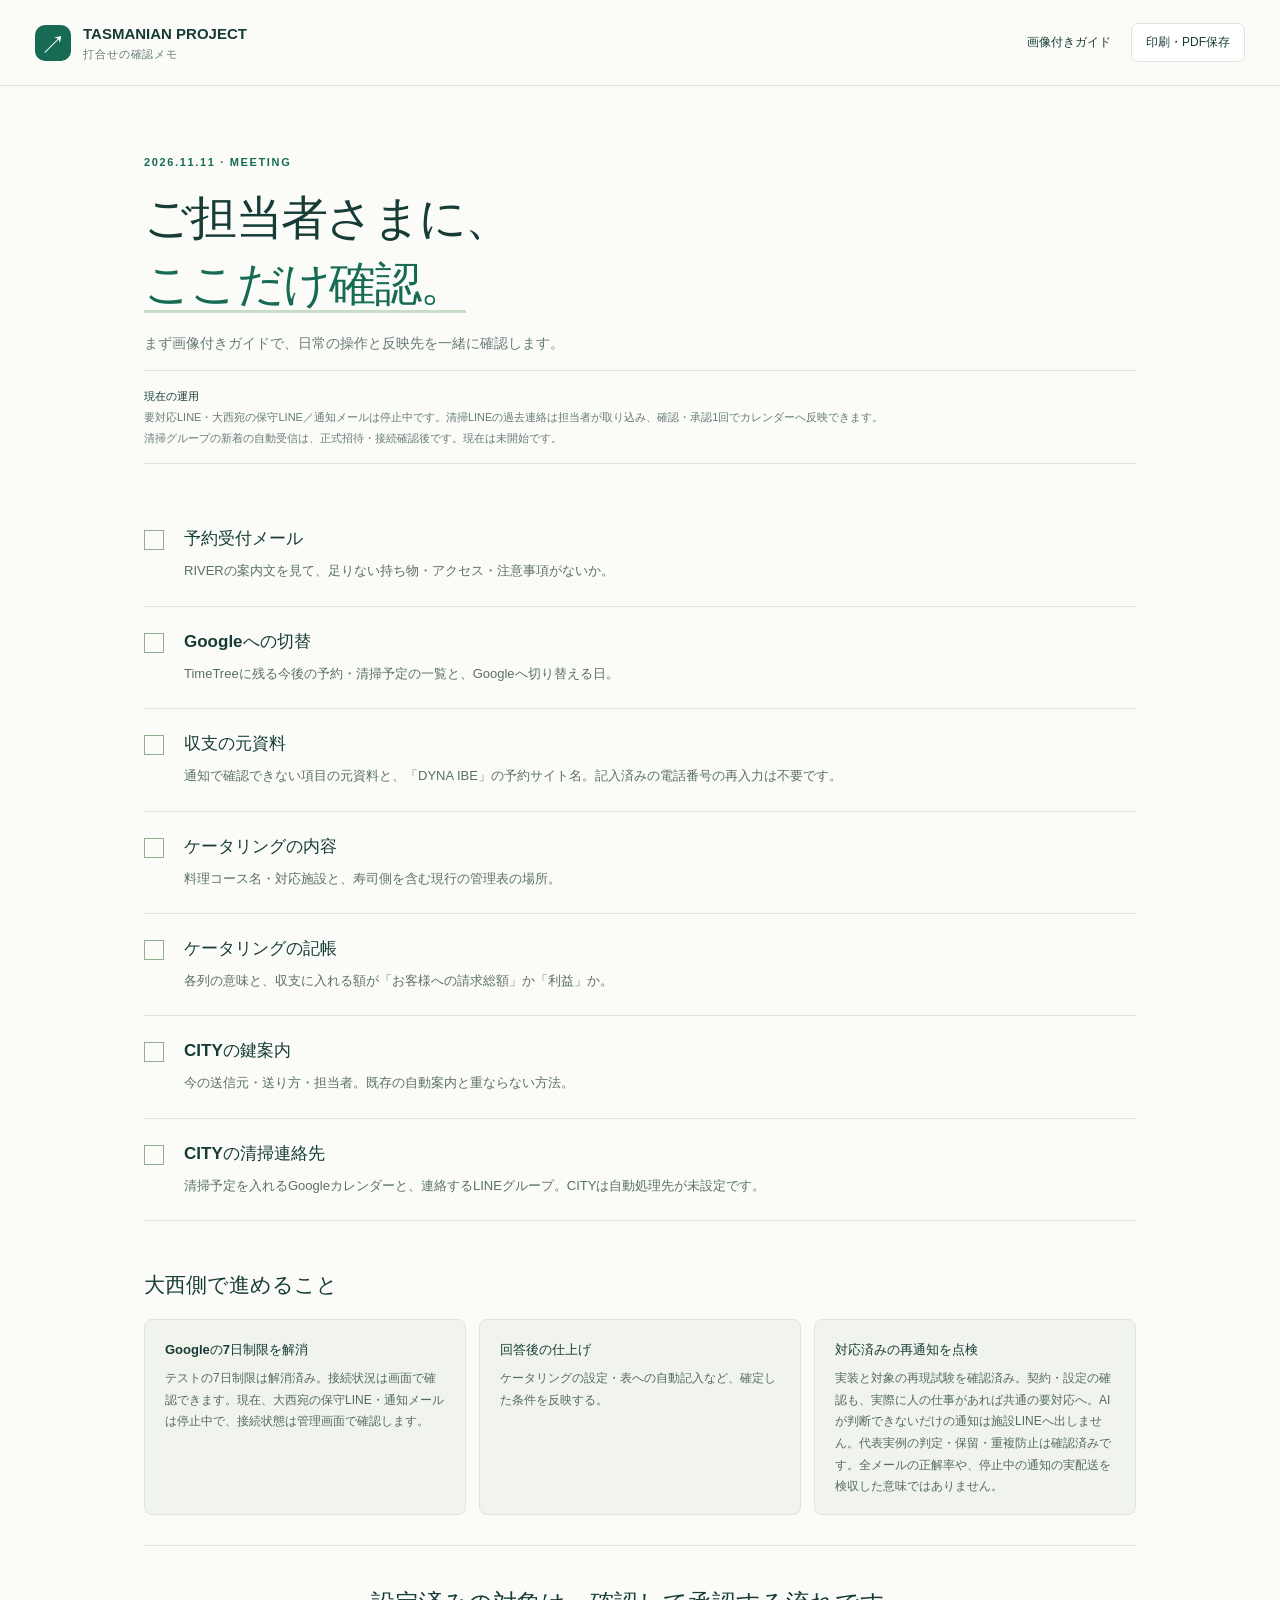
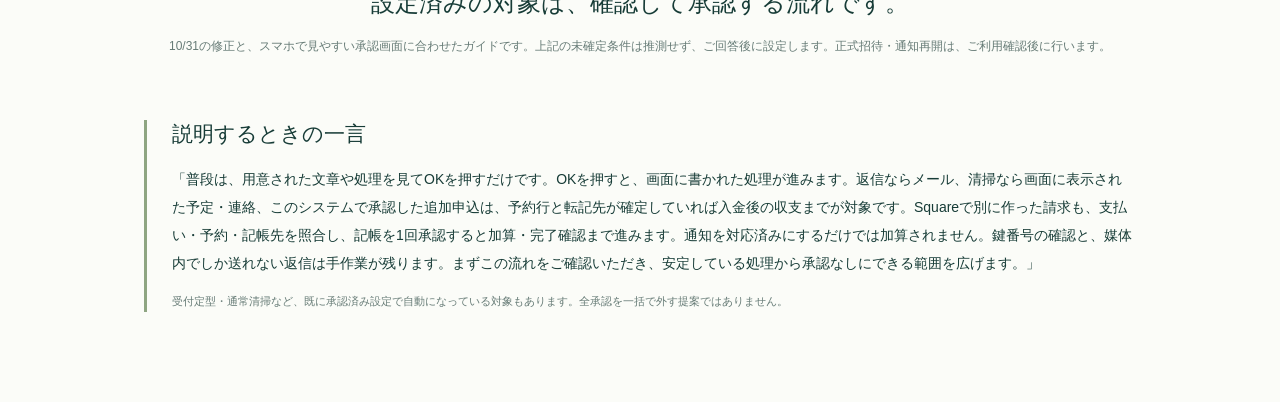
==== commit 284e1499: "docs: refresh mobile approval guide and workflow diagrams" ====
--- a/meeting.html
+++ b/meeting.html
@@ -1 +1 @@
-<!doctype html><html lang="ja"><head><meta charset="utf-8"><meta name="viewport" content="width=device-width,initial-scale=1"><title>打合せの確認メモ｜株式会社タスマニアンプロジェクト</title><link rel="stylesheet" href="guide.css"><script defer src="guide.js"></script></head><body class="meeting"><header class="top"><a href="index.html" class="brand"><span class="brand-icon">↗</span><span>TASMANIAN PROJECT<small>打合せの確認メモ</small></span></a><div class="top-actions"><a href="index.html">画像付きガイド</a><button id="print">印刷・PDF保存</button></div></header><main class="meeting-main"><div class="eyebrow">2026.11.10 · MEETING</div><h1>ご担当者さまに、<br><em>ここだけ確認。</em></h1><p class="lead">まず画像付きガイドで、日常の操作と反映先を一緒に確認します。</p><div class="sample-notice"><b>現在の運用</b><br>要対応LINE・大西宛の保守LINE／通知メールは停止中です。清掃LINEの過去連絡は担当者が取り込み、確認・承認1回でカレンダーへ反映できます。<br>清掃グループの新着の自動受信は、正式招待・接続確認後です。現在は未開始です。</div><ul class="meeting-list"><li><span class="tick"></span><div><b>予約受付メール</b><p>RIVERの案内文を見て、足りない持ち物・アクセス・注意事項がないか。</p></div></li><li><span class="tick"></span><div><b>Googleへの切替</b><p>TimeTreeに残る今後の予約・清掃予定の一覧と、Googleへ切り替える日。</p></div></li><li><span class="tick"></span><div><b>収支の元資料</b><p>通知で確認できない項目の元資料と、「DYNA IBE」の予約サイト名。記入済みの電話番号の再入力は不要です。</p></div></li><li><span class="tick"></span><div><b>ケータリングの内容</b><p>料理コース名・対応施設と、寿司側を含む現行の管理表の場所。</p></div></li><li><span class="tick"></span><div><b>ケータリングの記帳</b><p>各列の意味と、収支に入れる額が「お客様への請求総額」か「利益」か。</p></div></li><li><span class="tick"></span><div><b>CITYの鍵案内</b><p>今の送信元・送り方・担当者。既存の自動案内と重ならない方法。</p></div></li><li><span class="tick"></span><div><b>CITYの清掃連絡先</b><p>清掃予定を入れるGoogleカレンダーと、連絡するLINEグループ。CITYは自動処理先が未設定です。</p></div></li></ul><div class="owner-box"><h2>大西側で進めること</h2><div class="three"><div><b>Google接続・監視は復旧済み</b><p>9用途は接続済みです。テストの7日制限は解消済み。現在、大西宛の保守LINE・通知メールは停止中で、接続状態は管理画面で確認します。</p></div><div><b>回答後の仕上げ</b><p>ケータリングの設定・表への自動記入など、確定した条件を反映する。</p></div><div><b>対応済みの再通知を点検</b><p>実装と対象の再現試験を確認済み。契約・設定の確認も、実際に人の仕事があれば共通の要対応へ。AIが判断できないだけの通知は施設LINEへ出しません。代表実例の判定・保留・重複防止は確認済みです。全メールの正解率や、停止中の通知の実配送を検収した意味ではありません。</p></div></div></div><div class="end-message"><strong>ご回答後に、設定・連携を仕上げます。</strong><p>Google接続の復旧は完了しています。未確定の業務条件と、実業務での最終確認を進めます。</p></div><div class="read-aloud"><h2>説明するときの一言</h2><p>「普段は、用意された文章や処理を見てOKを押すだけです。OKを押すと、画面に書かれた処理が進みます。返信ならメール、清掃なら画面に表示された予定・連絡、このシステムで承認した追加申込は、予約行と転記先が確定していれば入金後の収支までが対象です。Squareで別に作った請求も、支払い・予約・記帳先を照合し、記帳を1回承認すると加算・完了確認まで進みます。通知を対応済みにするだけでは加算されません。鍵番号の確認と、媒体内でしか送れない返信は手作業が残ります。まずこの流れをご確認いただき、安定している処理から承認なしにできる範囲を広げます。」</p><small>受付定型・通常清掃など、既に承認済み設定で自動になっている対象もあります。全承認を一括で外す提案ではありません。</small></div></main></body></html>+<!doctype html><html lang="ja"><head><meta charset="utf-8"><meta name="viewport" content="width=device-width,initial-scale=1"><title>打合せの確認メモ｜株式会社タスマニアンプロジェクト</title><link rel="stylesheet" href="guide.css"><script defer src="guide.js"></script></head><body class="meeting"><header class="top"><a href="index.html" class="brand"><span class="brand-icon">↗</span><span>TASMANIAN PROJECT<small>打合せの確認メモ</small></span></a><div class="top-actions"><a href="index.html">画像付きガイド</a><button id="print">印刷・PDF保存</button></div></header><main class="meeting-main"><div class="eyebrow">2026.11.11 · MEETING</div><h1>ご担当者さまに、<br><em>ここだけ確認。</em></h1><p class="lead">まず画像付きガイドで、日常の操作と反映先を一緒に確認します。</p><div class="sample-notice"><b>現在の運用</b><br>要対応LINE・大西宛の保守LINE／通知メールは停止中です。清掃LINEの過去連絡は担当者が取り込み、確認・承認1回でカレンダーへ反映できます。<br>清掃グループの新着の自動受信は、正式招待・接続確認後です。現在は未開始です。</div><ul class="meeting-list"><li><span class="tick"></span><div><b>予約受付メール</b><p>RIVERの案内文を見て、足りない持ち物・アクセス・注意事項がないか。</p></div></li><li><span class="tick"></span><div><b>Googleへの切替</b><p>TimeTreeに残る今後の予約・清掃予定の一覧と、Googleへ切り替える日。</p></div></li><li><span class="tick"></span><div><b>収支の元資料</b><p>通知で確認できない項目の元資料と、「DYNA IBE」の予約サイト名。記入済みの電話番号の再入力は不要です。</p></div></li><li><span class="tick"></span><div><b>ケータリングの内容</b><p>料理コース名・対応施設と、寿司側を含む現行の管理表の場所。</p></div></li><li><span class="tick"></span><div><b>ケータリングの記帳</b><p>各列の意味と、収支に入れる額が「お客様への請求総額」か「利益」か。</p></div></li><li><span class="tick"></span><div><b>CITYの鍵案内</b><p>今の送信元・送り方・担当者。既存の自動案内と重ならない方法。</p></div></li><li><span class="tick"></span><div><b>CITYの清掃連絡先</b><p>清掃予定を入れるGoogleカレンダーと、連絡するLINEグループ。CITYは自動処理先が未設定です。</p></div></li></ul><div class="owner-box"><h2>大西側で進めること</h2><div class="three"><div><b>Googleの7日制限を解消</b><p>テストの7日制限は解消済み。接続状況は画面で確認できます。現在、大西宛の保守LINE・通知メールは停止中で、接続状態は管理画面で確認します。</p></div><div><b>回答後の仕上げ</b><p>ケータリングの設定・表への自動記入など、確定した条件を反映する。</p></div><div><b>対応済みの再通知を点検</b><p>実装と対象の再現試験を確認済み。契約・設定の確認も、実際に人の仕事があれば共通の要対応へ。AIが判断できないだけの通知は施設LINEへ出しません。代表実例の判定・保留・重複防止は確認済みです。全メールの正解率や、停止中の通知の実配送を検収した意味ではありません。</p></div></div></div><div class="end-message"><strong>設定済みの対象は、確認して承認する流れです。</strong><p>10/31の修正と、スマホで見やすい承認画面に合わせたガイドです。上記の未確定条件は推測せず、ご回答後に設定します。正式招待・通知再開は、ご利用確認後に行います。</p></div><div class="read-aloud"><h2>説明するときの一言</h2><p>「普段は、用意された文章や処理を見てOKを押すだけです。OKを押すと、画面に書かれた処理が進みます。返信ならメール、清掃なら画面に表示された予定・連絡、このシステムで承認した追加申込は、予約行と転記先が確定していれば入金後の収支までが対象です。Squareで別に作った請求も、支払い・予約・記帳先を照合し、記帳を1回承認すると加算・完了確認まで進みます。通知を対応済みにするだけでは加算されません。鍵番号の確認と、媒体内でしか送れない返信は手作業が残ります。まずこの流れをご確認いただき、安定している処理から承認なしにできる範囲を広げます。」</p><small>受付定型・通常清掃など、既に承認済み設定で自動になっている対象もあります。全承認を一括で外す提案ではありません。</small></div></main></body></html>
--- a/guide.css
+++ b/guide.css
@@ -11,3 +11,6 @@
 
 /* 10/30 client walkthrough: complete mail types and adjacent cleaning cases. */
 .reply-shape{display:flex;align-items:center;justify-content:center;flex-wrap:wrap;gap:10px;margin:22px 0 30px}.reply-shape b{padding:12px 16px;background:#edf3e8;border:1px solid #d1dfce;border-radius:7px;font-size:12px;line-height:1.7;text-align:center}.reply-shape>span{color:#87a18d;font-size:19px}.automation-after{margin-top:35px;padding:26px;border:1px solid var(--line);border-radius:10px;background:#f7f9f2}.automation-after h3{margin:0 0 16px;font-size:20px;line-height:1.6}.automation-after .three{margin:15px 0}.clean-case{margin:30px 0;padding:25px;border:1px solid var(--line);border-radius:10px;background:#fff}.case-heading{display:flex;gap:15px;align-items:baseline;flex-wrap:wrap;margin-bottom:18px}.case-heading>b{font-size:11px;background:#e7efe4;padding:8px 11px;border-radius:5px;color:var(--green)}.case-heading h3{font-size:20px;line-height:1.7;margin:0}.before-after{display:grid;grid-template-columns:1fr 45px 1.3fr;gap:20px;align-items:center}.before-after small{display:block;font-size:11px;color:var(--muted);margin-bottom:12px}.event-pill{padding:14px 17px;margin:10px 0;font-size:13px;border-radius:6px;line-height:1.7}.event-pill.normal{background:#e8f0e7;border-left:4px solid #42845d}.event-pill.simple{background:#e8eff5;border-left:4px solid #6986a5}.event-pill.removed{background:#fcf0e9;border:1px dashed #ca987e;color:#8a4e36}.ai-routes{display:grid;gap:18px}.ai-routes article{background:#fff;border:1px solid var(--line);padding:20px;border-radius:8px}.ai-routes article>b{font-size:13px}.ai-routes .mini-chain{margin-bottom:0;flex-wrap:wrap}.calendar .week em+em{margin-top:7px}.calendar .week>div{min-height:155px}.mailbody{overflow-wrap:anywhere}@media(max-width:700px){.automation-after,.clean-case{padding:18px 14px}.before-after{grid-template-columns:1fr;gap:8px}.before-after>.handoff-arrow{transform:rotate(90deg);font-size:28px}.reply-shape{gap:7px;justify-content:flex-start}.reply-shape b{font-size:11px;padding:10px 11px}.calendar .week>div{min-height:145px}.case-heading h3{font-size:17px}.automation-after h3{font-size:18px}}
+
+/* Actual task-first UI examples; preserve readable phone proportions on wide screens. */
+.ui-reading{padding:20px;border:1px solid #c8dace;border-radius:10px;background:#f3f8f4;margin-bottom:24px}.current-ui{max-width:420px;margin:24px auto}.ui-reading .micro{margin-bottom:0}
